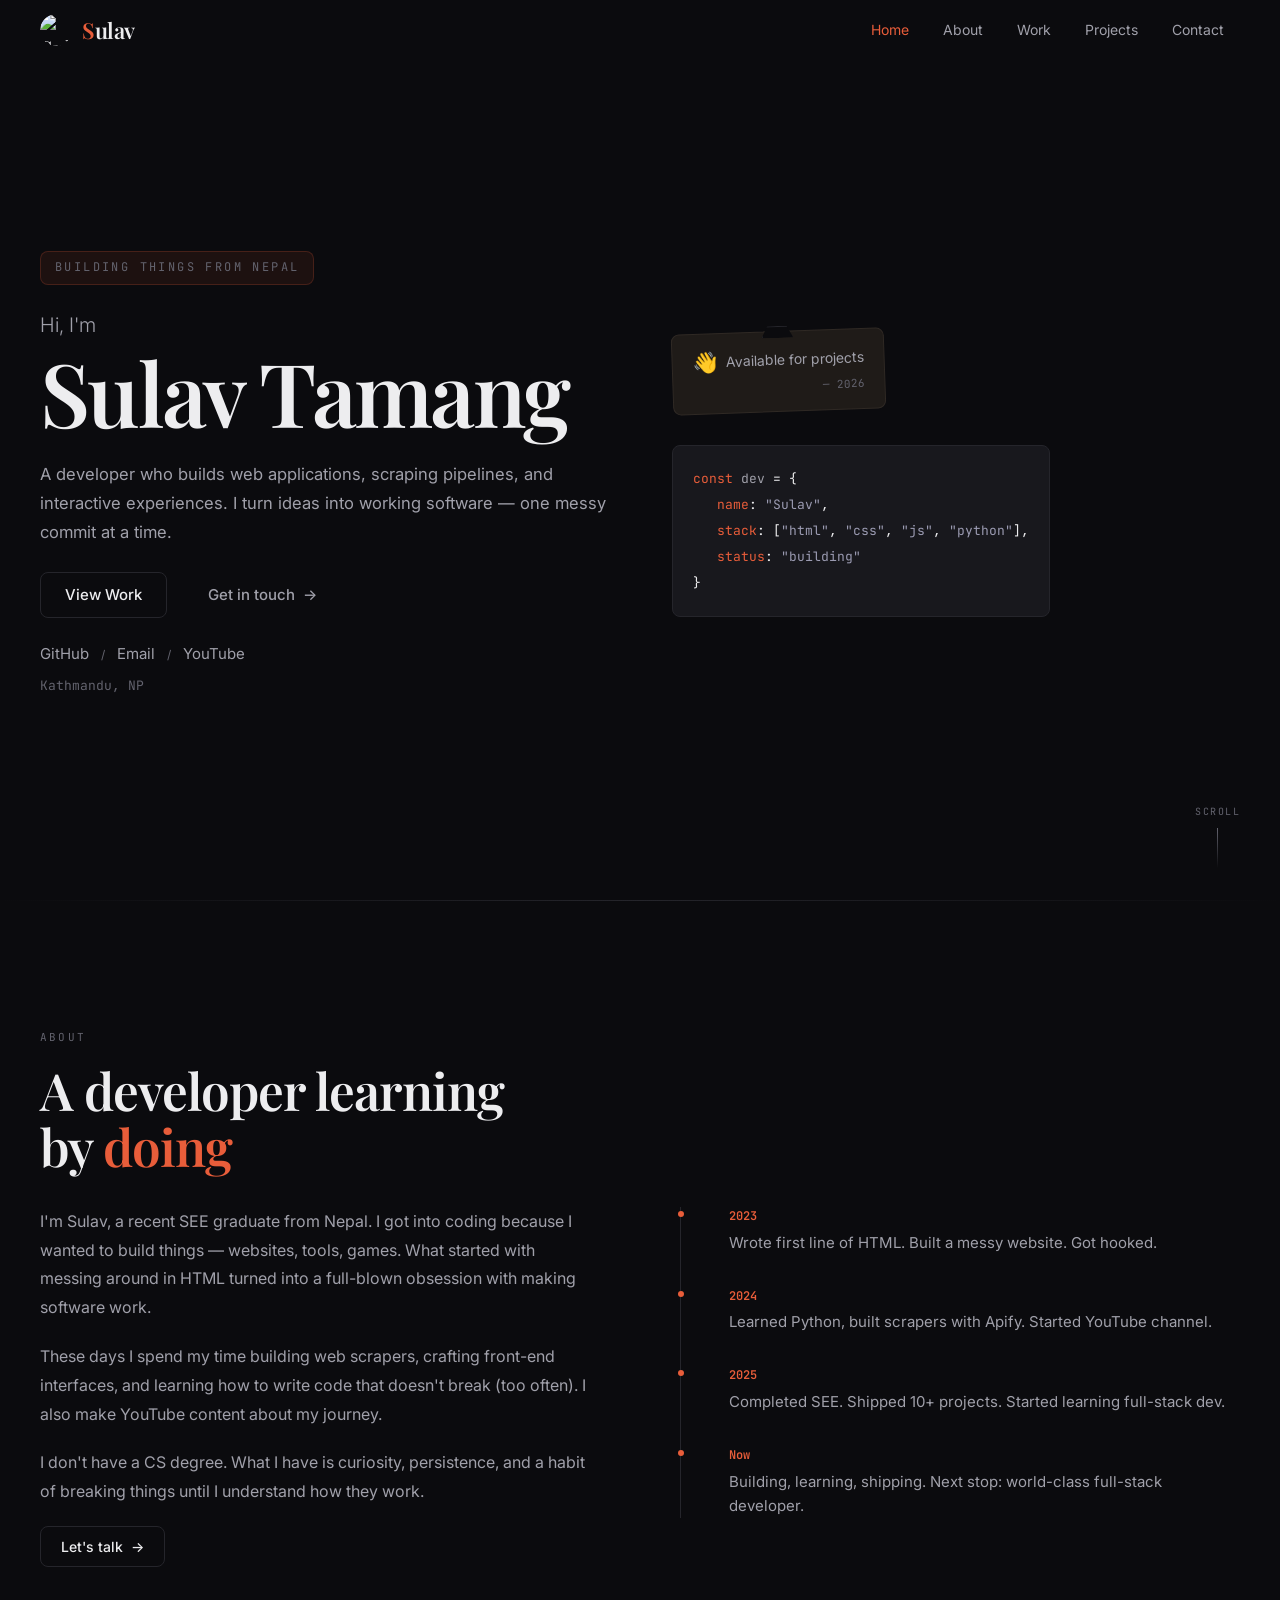
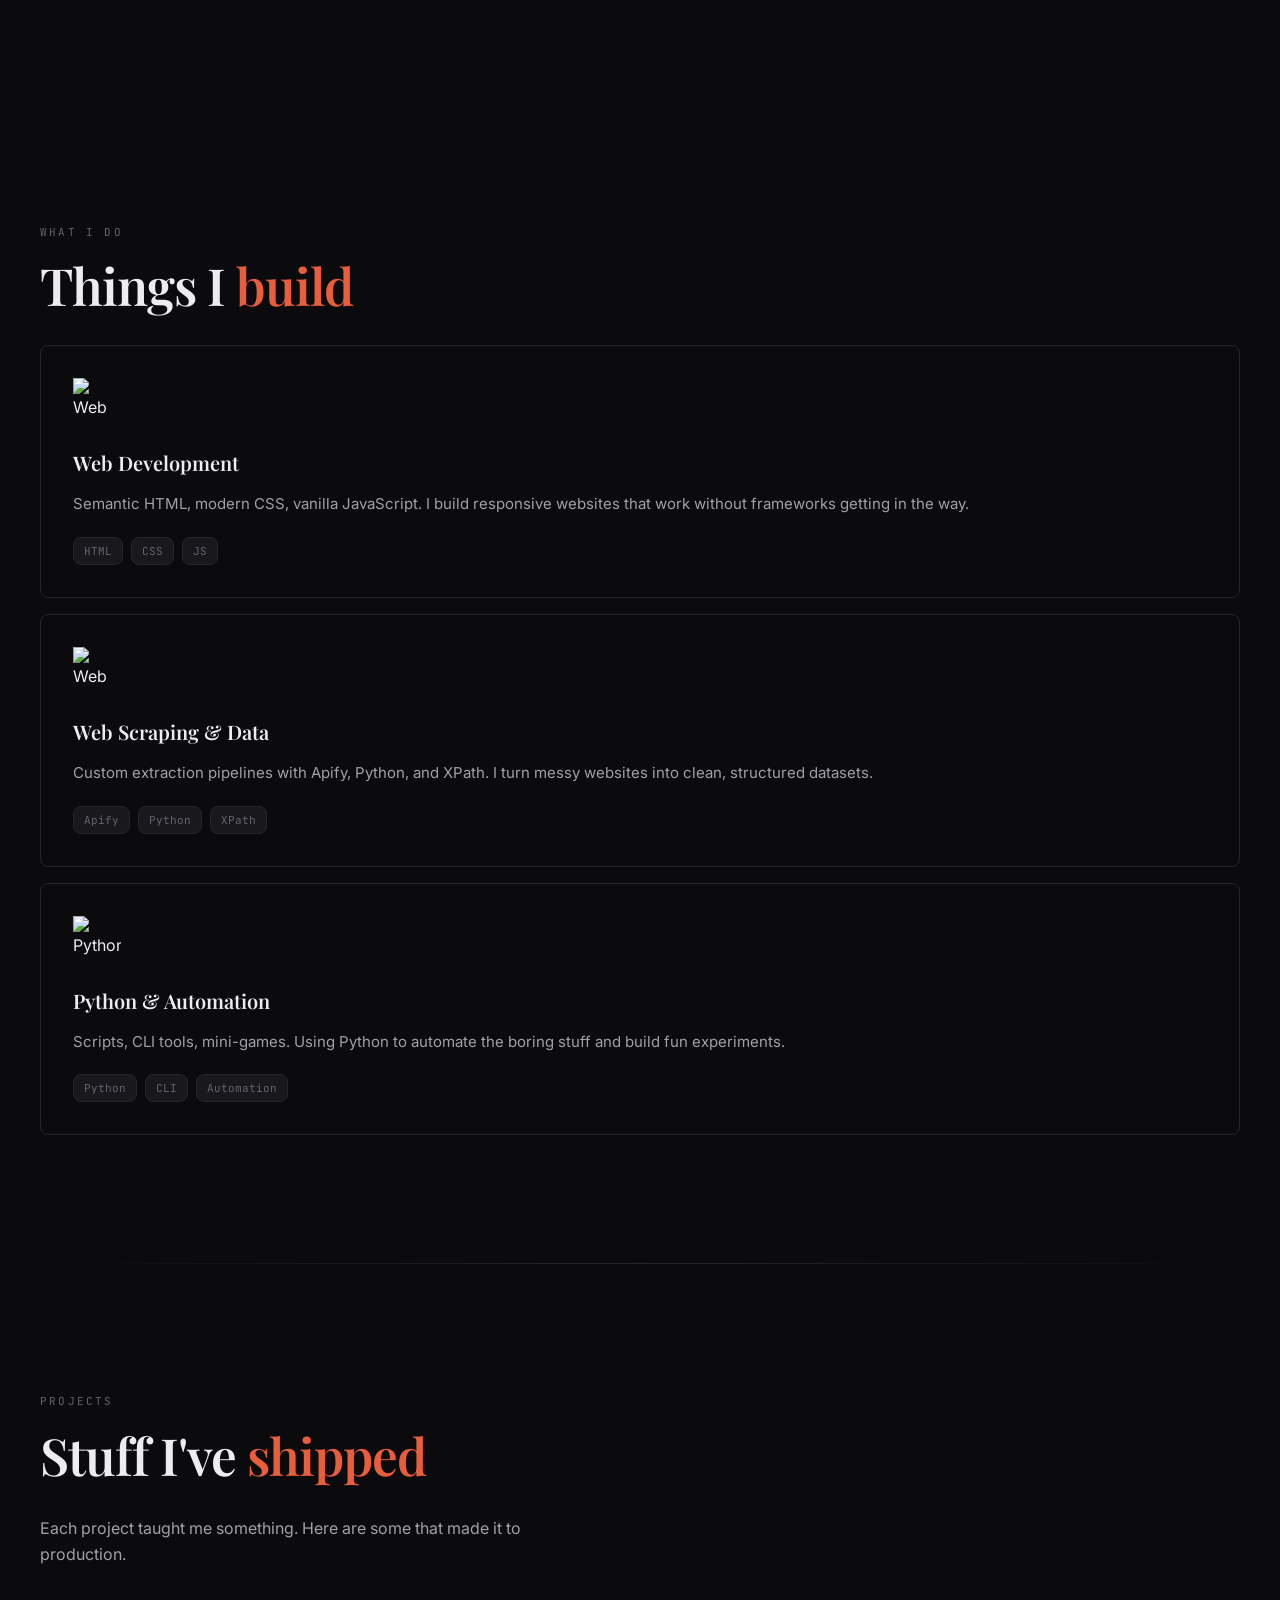
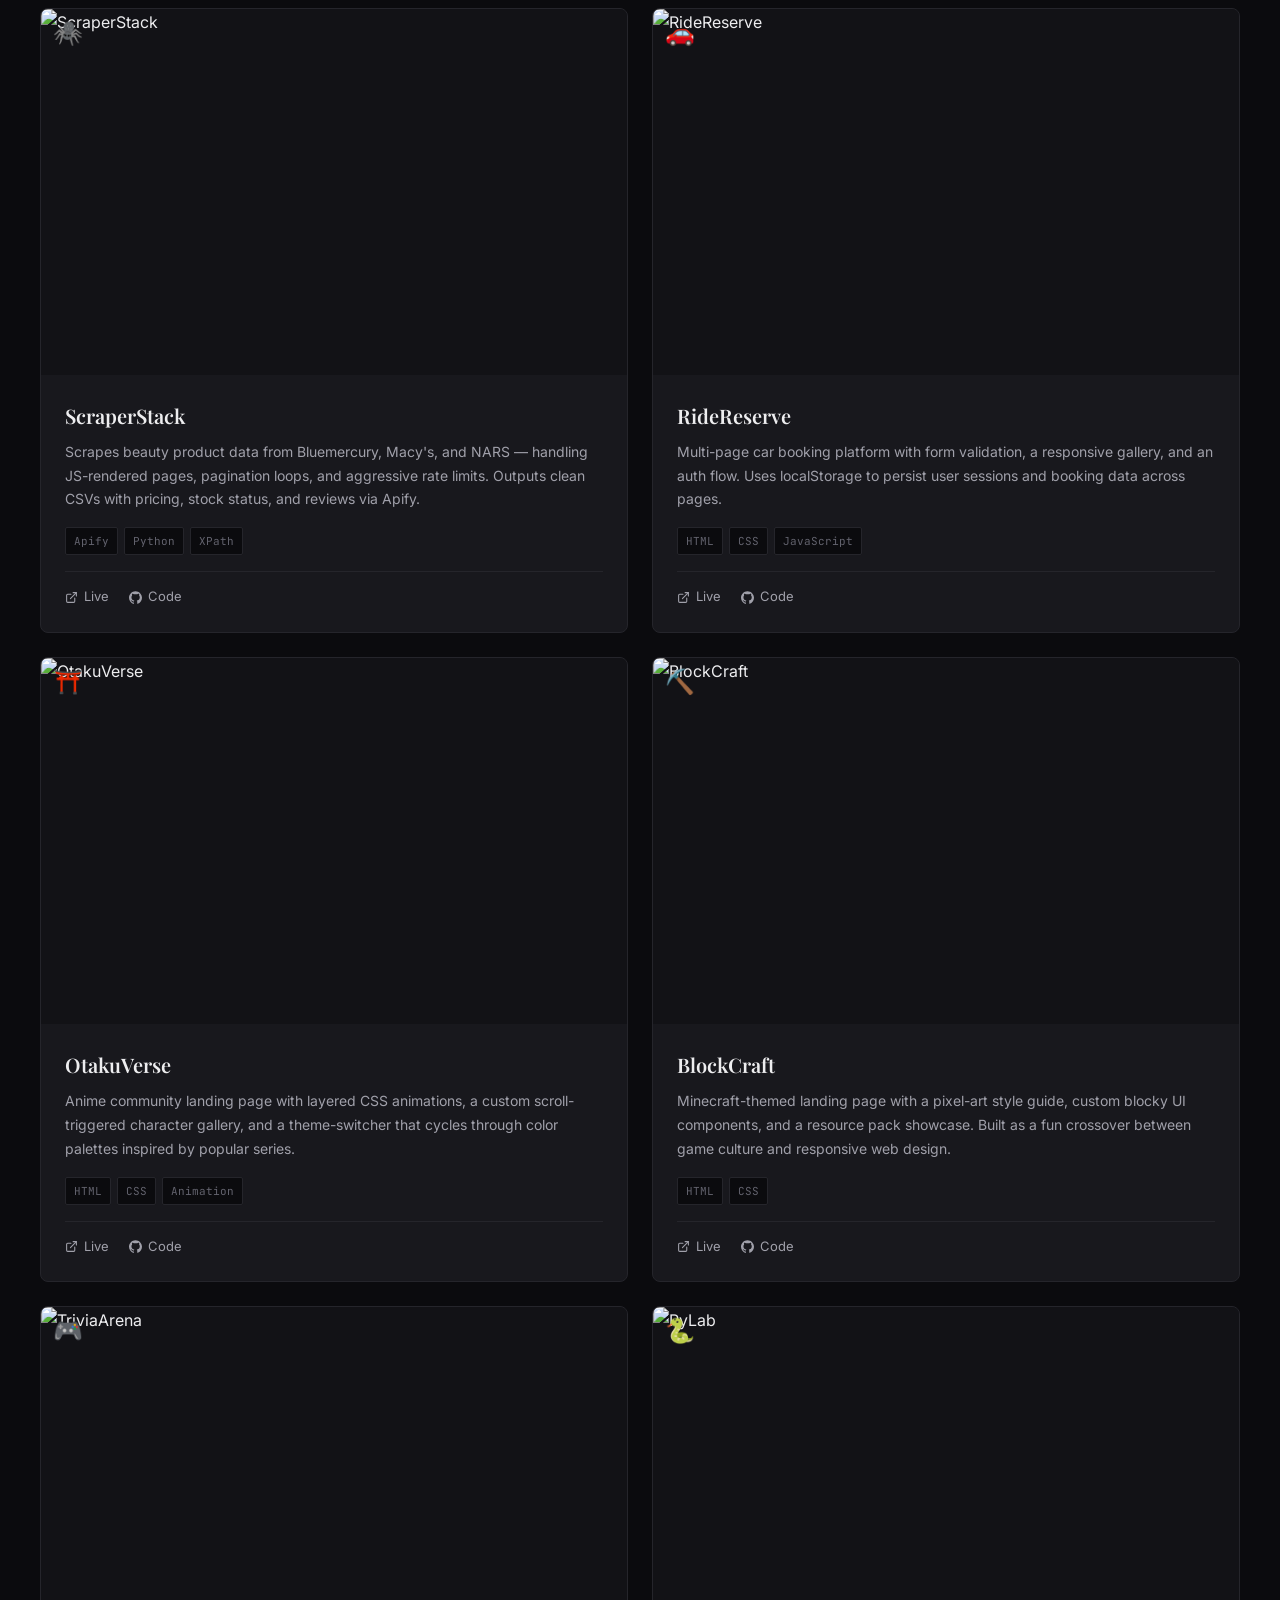
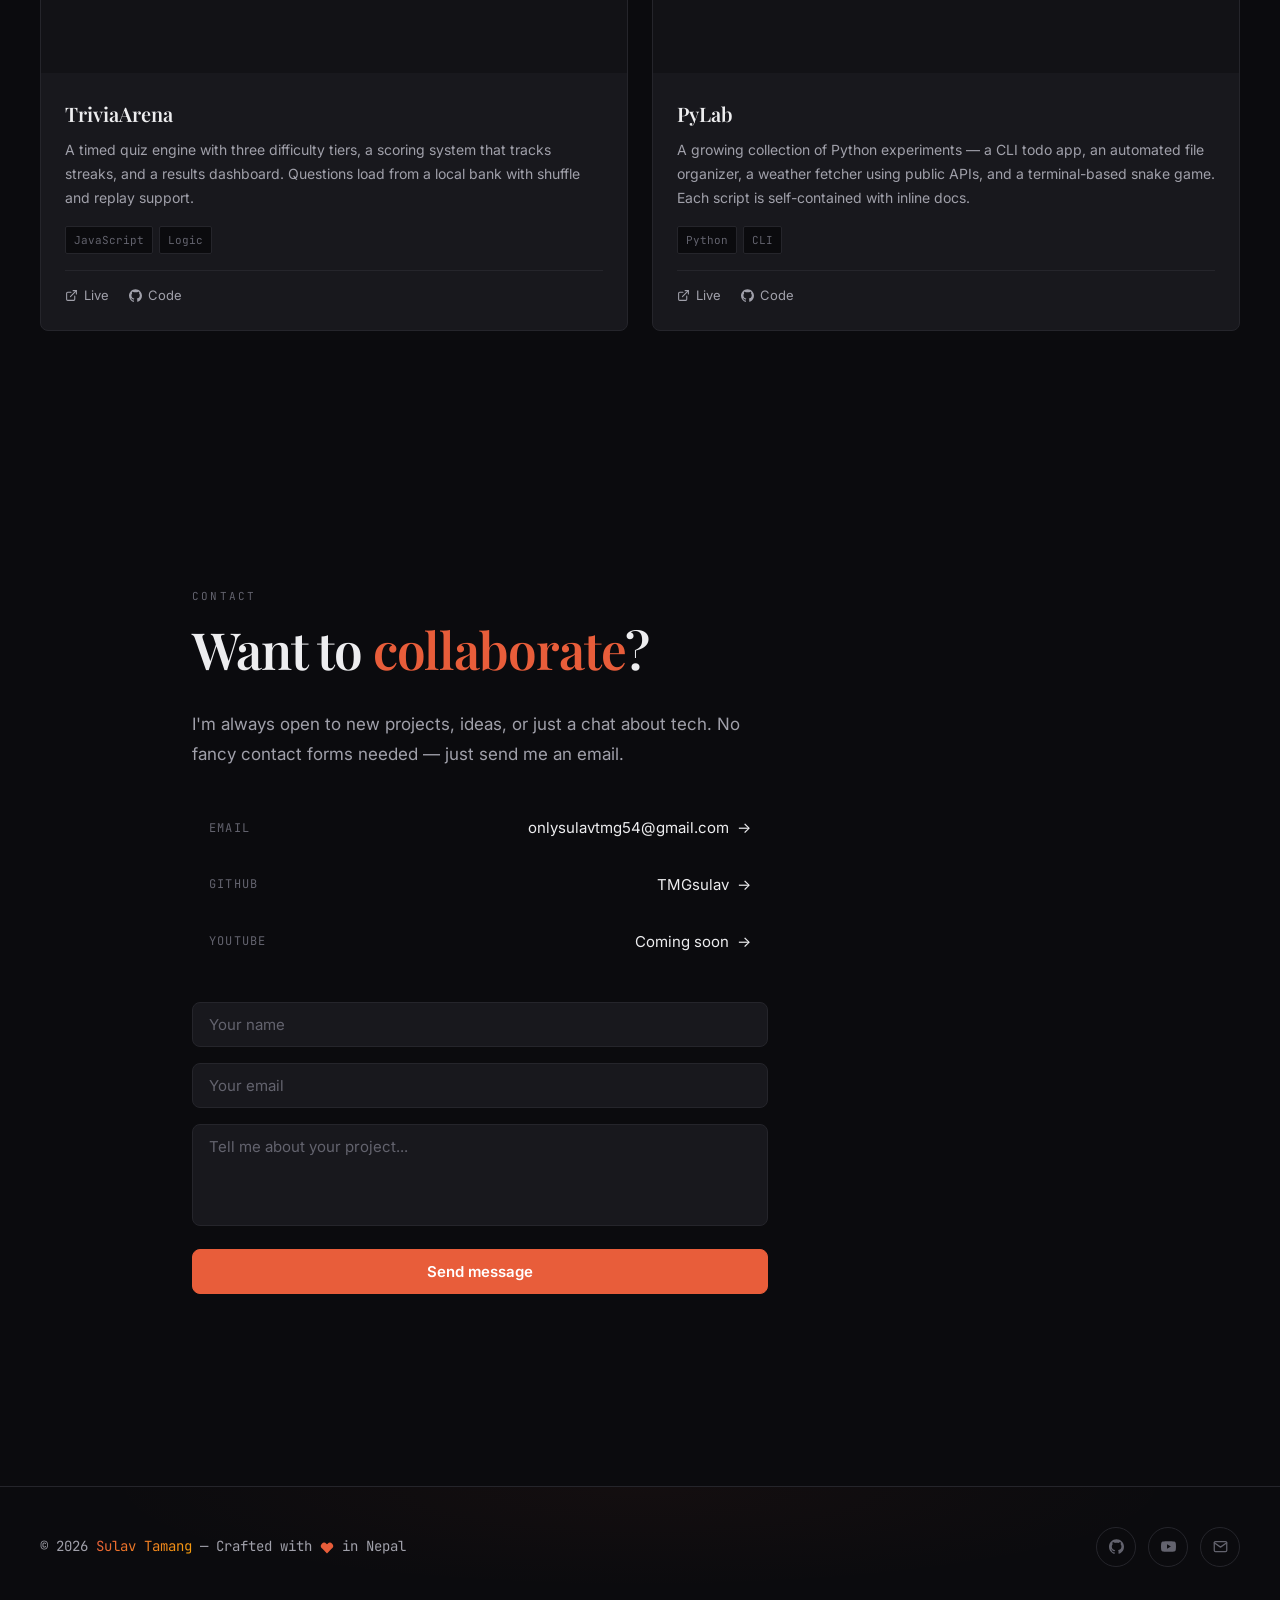
==== index.html @ aa1a7bbb "changes" ====
<!DOCTYPE html>
<html lang="en">
<head>
  <meta charset="UTF-8" />
  <meta name="viewport" content="width=device-width, initial-scale=1.0" />
  <title>Sulav Tamang · Developer from Nepal</title>
  <meta name="description" content="Portfolio of Sulav Tamang — a developer from Nepal building web apps, scrapers, games and creative tech projects." />

  <link rel="preconnect" href="https://fonts.googleapis.com" />
  <link rel="preconnect" href="https://fonts.gstatic.com" crossorigin />
  <link rel="stylesheet" href="https://fonts.googleapis.com/css2?family=Inter:wght@300;400;500;600;700&family=JetBrains+Mono:wght@400;500;600&family=Playfair+Display:ital,wght@0,400;0,500;0,600;0,700;1,400;1,500&display=swap" />

  <link rel="stylesheet" href="styles.css" />
</head>
<body>

  <nav id="navbar">
    <div class="nav-inner">
      <a href="#home" class="brand">
        <span class="brand-logo">
          <img src="assets/logo.jpg" alt="Sulav" class="brand-img" />
        </span>
        <span class="brand-text"><span class="brand-mark">S</span>ulav</span>
      </a>
      <ul class="nav-links">
        <li><a href="#home" data-target="home" class="active">Home</a></li>
        <li><a href="#about" data-target="about">About</a></li>
        <li><a href="#work" data-target="work">Work</a></li>
        <li><a href="#projects" data-target="projects">Projects</a></li>
        <li><a href="#contact" data-target="contact">Contact</a></li>
      </ul>
      <button id="menuBtn" class="menu-btn" aria-label="Menu">
        <svg viewBox="0 0 24 24" fill="none" stroke="currentColor" stroke-width="1.5"><line x1="3" y1="6" x2="21" y2="6"/><line x1="3" y1="12" x2="21" y2="12"/><line x1="3" y1="18" x2="21" y2="18"/></svg>
      </button>
    </div>
    <div id="mobileMenu" class="mobile-menu">
      <ul>
        <li><a href="#home">Home</a></li>
        <li><a href="#about">About</a></li>
        <li><a href="#work">Work</a></li>
        <li><a href="#projects">Projects</a></li>
        <li><a href="#contact">Contact</a></li>
      </ul>
    </div>
  </nav>

  <main>
    <section id="home" class="hero">
      <div class="hero-container">
        <div class="hero-text">
          <span class="hero-label">Building things from Nepal</span>
          <h1 class="hero-title">
            <span class="hero-greeting">Hi, I'm</span>
            <span class="hero-name">Sulav Tamang</span>
          </h1>
          <p class="hero-desc">
            A developer who builds web applications, scraping pipelines, and interactive experiences. I turn ideas into working software — one messy commit at a time.
          </p>
          <div class="hero-actions">
            <a href="#projects" class="btn">View Work</a>
            <a href="#contact" class="btn btn-ghost">Get in touch <span class="arrow">→</span></a>
          </div>
          <div class="hero-footer">
            <div class="hero-socials">
              <a href="https://github.com/TMGsulav" target="_blank" rel="noopener">GitHub</a>
              <span class="hero-sep">/</span>
              <a href="mailto:onlysulavtmg54@gmail.com">Email</a>
              <span class="hero-sep">/</span>
              <a href="https://youtube.com" target="_blank" rel="noopener">YouTube</a>
            </div>
            <div class="hero-loc">Kathmandu, NP</div>
          </div>
        </div>

        <div class="hero-visual">
          <div class="hero-note">
            <div class="hero-note-content">
              <span class="hero-note-emoji">👋</span>
              <span class="hero-note-text">Available for projects</span>
            </div>
            <div class="hero-note-foot">— 2026</div>
          </div>
          <div class="hero-code">
            <div class="hero-code-line"><span class="hl-k">const</span> <span class="hl-v">dev</span> = {</div>
            <div class="hero-code-line indent"><span class="hl-k">name</span>: <span class="hl-s">"Sulav"</span>,</div>
            <div class="hero-code-line indent"><span class="hl-k">stack</span>: [<span class="hl-s">"html"</span>, <span class="hl-s">"css"</span>, <span class="hl-s">"js"</span>, <span class="hl-s">"python"</span>],</div>
            <div class="hero-code-line indent"><span class="hl-k">status</span>: <span class="hl-s">"building"</span></div>
            <div class="hero-code-line">}</div>
          </div>
        </div>
      </div>

      <div class="scroll-hint">
        <span>scroll</span>
        <div class="scroll-line"></div>
      </div>
    </section>

    <section id="about" class="section about">
      <div class="section-bg-line"></div>
      <div class="container">
        <div class="section-header">
          <span class="section-label">About</span>
        </div>
        <h2 class="section-title">A developer learning <br/>by <span class="accent">doing</span></h2>

        <div class="about-grid">
          <div class="about-text">
            <p>
              I'm Sulav, a recent SEE graduate from Nepal. I got into coding 
              because I wanted to build things — websites, tools, games. 
              What started with messing around in HTML turned into a full-blown 
              obsession with making software work.
            </p>
            <p>
              These days I spend my time building web scrapers, crafting 
              front-end interfaces, and learning how to write code that doesn't 
              break (too often). I also make YouTube content about my journey.
            </p>
            <p>
              I don't have a CS degree. What I have is curiosity, persistence, 
              and a habit of breaking things until I understand how they work.
            </p>
            <a href="#contact" class="btn btn-sm">Let's talk <span class="arrow">→</span></a>
          </div>

          <div class="about-timeline">
            <div class="tl-item">
              <div class="tl-dot"></div>
              <div class="tl-content">
                <span class="tl-year">2023</span>
                <span class="tl-text">Wrote first line of HTML. Built a messy website. Got hooked.</span>
              </div>
            </div>
            <div class="tl-item">
              <div class="tl-dot"></div>
              <div class="tl-content">
                <span class="tl-year">2024</span>
                <span class="tl-text">Learned Python, built scrapers with Apify. Started YouTube channel.</span>
              </div>
            </div>
            <div class="tl-item">
              <div class="tl-dot"></div>
              <div class="tl-content">
                <span class="tl-year">2025</span>
                <span class="tl-text">Completed SEE. Shipped 10+ projects. Started learning full-stack dev.</span>
              </div>
            </div>
            <div class="tl-item">
              <div class="tl-dot"></div>
              <div class="tl-content">
                <span class="tl-year">Now</span>
                <span class="tl-text">Building, learning, shipping. Next stop: world-class full-stack developer.</span>
              </div>
            </div>
          </div>
        </div>
      </div>
    </section>

    <section id="work" class="section work">
      <div class="container">
        <div class="section-header">
          <span class="section-label">What I Do</span>
        </div>
        <h2 class="section-title">Things I <span class="accent">build</span></h2>

        <div class="work-grid">
          <div class="work-card">
            <div class="work-icon-wrap">
              <img src="assets/webdev.svg" alt="Web Development" class="work-icon-img" />
            </div>
            <h3 class="work-title">Web Development</h3>
            <p class="work-desc">Semantic HTML, modern CSS, vanilla JavaScript. I build responsive websites that work without frameworks getting in the way.</p>
            <div class="work-tech">
              <span>HTML</span>
              <span>CSS</span>
              <span>JS</span>
            </div>
          </div>
          <div class="work-card">
            <div class="work-icon-wrap">
              <img src="assets/scraping.svg" alt="Web Scraping" class="work-icon-img" />
            </div>
            <h3 class="work-title">Web Scraping & Data</h3>
            <p class="work-desc">Custom extraction pipelines with Apify, Python, and XPath. I turn messy websites into clean, structured datasets.</p>
            <div class="work-tech">
              <span>Apify</span>
              <span>Python</span>
              <span>XPath</span>
            </div>
          </div>
          <div class="work-card">
            <div class="work-icon-wrap">
              <img src="assets/pyscript.svg" alt="Python & Automation" class="work-icon-img" />
            </div>
            <h3 class="work-title">Python & Automation</h3>
            <p class="work-desc">Scripts, CLI tools, mini-games. Using Python to automate the boring stuff and build fun experiments.</p>
            <div class="work-tech">
              <span>Python</span>
              <span>CLI</span>
              <span>Automation</span>
            </div>
          </div>
        </div>
      </div>
    </section>

    <div class="section-divider"></div>

    <section id="projects" class="section projects">
      <div class="container">
        <div class="section-header">
          <span class="section-label">Projects</span>
        </div>
        <h2 class="section-title">Stuff I've <span class="accent">shipped</span></h2>
        <p class="section-desc">Each project taught me something. Here are some that made it to production.</p>

        <div class="projects-grid" id="projectsGrid"></div>
      </div>
    </section>

    <section id="contact" class="section contact">
      <div class="container tight">
        <div class="section-header">
          <span class="section-label">Contact</span>
        </div>
        <h2 class="section-title">Want to <span class="accent">collaborate</span>?</h2>

        <div class="contact-body">
          <p class="contact-desc">
            I'm always open to new projects, ideas, or just a chat about tech. 
            No fancy contact forms needed — just send me an email.
          </p>

          <div class="contact-links">
            <a href="mailto:onlysulavtmg54@gmail.com" class="contact-link">
              <span class="contact-link-label">Email</span>
              <span class="contact-link-value">onlysulavtmg54@gmail.com <span class="arrow">→</span></span>
            </a>
            <a href="https://github.com/TMGsulav" target="_blank" rel="noopener" class="contact-link">
              <span class="contact-link-label">GitHub</span>
              <span class="contact-link-value">TMGsulav <span class="arrow">→</span></span>
            </a>
            <a href="https://youtube.com" target="_blank" rel="noopener" class="contact-link">
              <span class="contact-link-label">YouTube</span>
              <span class="contact-link-value">Coming soon <span class="arrow">→</span></span>
            </a>
          </div>

          <form id="contactForm" class="contact-form" action="https://formsubmit.co/onlysulavtmg54@gmail.com" method="POST">
            <input type="hidden" name="_subject" value="Portfolio message" />
            <input type="hidden" name="_captcha" value="false" />
            <input type="hidden" name="_template" value="table" />
            <div class="form-group">
              <input id="formName" name="name" type="text" required placeholder="Your name" />
            </div>
            <div class="form-group">
              <input id="formEmail" name="email" type="email" required placeholder="Your email" />
            </div>
            <div class="form-group">
              <textarea id="formMessage" name="message" rows="4" required placeholder="Tell me about your project..."></textarea>
            </div>
            <button type="submit" id="submitBtn" class="btn submit-btn">
              <span id="btnText">Send message</span>
            </button>
          </form>
        </div>
      </div>
    </section>
  </main>

  <footer class="footer">
    <div class="footer-bg"></div>
    <div class="footer-inner">
      <div class="footer-text">
        &copy; <span id="year"></span> <span class="gradient-text">Sulav Tamang</span> &mdash; Crafted with
        <svg class="footer-heart" viewBox="0 0 24 24" fill="currentColor"><path d="M20.84 4.61a5.5 5.5 0 0 0-7.78 0L12 5.67l-1.06-1.06a5.5 5.5 0 0 0-7.78 7.78l1.06 1.06L12 21.23l7.78-7.78 1.06-1.06a5.5 5.5 0 0 0 0-7.78z"/></svg>
        in Nepal
      </div>
      <div class="footer-links">
        <a href="https://github.com/TMGsulav" target="_blank" rel="noopener" aria-label="GitHub">
          <svg viewBox="0 0 24 24" fill="currentColor"><path d="M12 .3C5.4.3 0 5.7 0 12.4c0 5.3 3.4 9.8 8.2 11.4.6.1.8-.3.8-.6v-2.1c-3.3.7-4-1.6-4-1.6-.6-1.4-1.4-1.8-1.4-1.8-1.1-.8.1-.8.1-.8 1.2.1 1.9 1.3 1.9 1.3 1.1 1.9 2.9 1.4 3.6 1 .1-.8.4-1.4.8-1.7-2.7-.3-5.5-1.3-5.5-6 0-1.3.5-2.4 1.3-3.2-.1-.3-.6-1.6.1-3.3 0 0 1-.3 3.3 1.2 1-.3 2-.4 3-.4s2 .1 3 .4c2.3-1.6 3.3-1.2 3.3-1.2.7 1.7.2 3 .1 3.3.8.9 1.3 2 1.3 3.2 0 4.7-2.8 5.7-5.5 6 .4.4.8 1.1.8 2.2v3.3c0 .3.2.7.8.6C20.6 22.2 24 17.7 24 12.4 24 5.7 18.6.3 12 .3z"/></svg>
        </a>
        <a href="https://youtube.com" target="_blank" rel="noopener" aria-label="YouTube">
          <svg viewBox="0 0 24 24" fill="currentColor"><path d="M23.5 6.2a3 3 0 0 0-2.1-2.1C19.5 3.5 12 3.5 12 3.5s-7.5 0-9.4.6A3 3 0 0 0 .5 6.2C0 8.1 0 12 0 12s0 3.9.5 5.8a3 3 0 0 0 2.1 2.1c1.9.6 9.4.6 9.4.6s7.5 0 9.4-.6a3 3 0 0 0 2.1-2.1C24 15.9 24 12 24 12s0-3.9-.5-5.8zM9.6 15.6V8.4L15.8 12l-6.2 3.6z"/></svg>
        </a>
        <a href="mailto:onlysulavtmg54@gmail.com" aria-label="Email">
          <svg viewBox="0 0 24 24" fill="none" stroke="currentColor" stroke-width="2" stroke-linecap="round" stroke-linejoin="round"><path d="M4 4h16c1.1 0 2 .9 2 2v12c0 1.1-.9 2-2 2H4c-1.1 0-2-.9-2-2V6c0-1.1.9-2 2-2z"/><polyline points="22,6 12,13 2,6"/></svg>
        </a>
      </div>
    </div>
  </footer>

  <script src="script.js"></script>
</body>
</html>
---- styles.css ----
:root {
  --bg: #0b0b0e;
  --bg-alt: #121216;
  --surface: #18181d;
  --border: #25252b;
  --fg: #ededef;
  --fg-secondary: #a0a0aa;
  --muted: #63636e;

  --accent: #e85d3a;
  --accent-dim: rgba(232, 93, 58, 0.08);
  --accent-border: rgba(232, 93, 58, 0.2);

  --radius: 0.5rem;
  --ease: cubic-bezier(0.22, 1, 0.36, 1);

  --font-display: 'Playfair Display', Georgia, serif;
  --font-body: 'Inter', system-ui, sans-serif;
  --font-mono: 'JetBrains Mono', ui-monospace, monospace;
}

*, *::before, *::after { margin: 0; padding: 0; box-sizing: border-box; }

::selection { background: var(--accent); color: white; }

::-webkit-scrollbar { width: 4px; }
::-webkit-scrollbar-track { background: var(--bg); }
::-webkit-scrollbar-thumb { background: var(--muted); border-radius: 4px; }

html { scroll-behavior: smooth; }

body {
  font-family: var(--font-body);
  background: var(--bg);
  color: var(--fg);
  line-height: 1.65;
  -webkit-font-smoothing: antialiased;
}

a { color: inherit; text-decoration: none; }
button { font-family: inherit; cursor: pointer; border: none; background: none; color: inherit; }
svg { width: 1em; height: 1em; flex-shrink: 0; }
img { max-width: 100%; display: block; }

/* ===== ACCENT ===== */
.accent { color: var(--accent); }

/* ===== UTILITY ===== */
.gradient-text {
  background: linear-gradient(135deg, var(--accent), #f59e0b);
  -webkit-background-clip: text;
  background-clip: text;
  color: transparent;
}
.arrow { display: inline-block; transition: transform 0.3s var(--ease); }
a:hover .arrow { transform: translateX(4px); }

/* ===== ANIMATIONS ===== */
@keyframes fadeIn {
  from { opacity: 0; }
  to { opacity: 1; }
}
@keyframes slideUp {
  from { opacity: 0; transform: translateY(20px); }
  to { opacity: 1; transform: translateY(0); }
}
@keyframes slideLeft {
  from { opacity: 0; transform: translateX(30px); }
  to { opacity: 1; transform: translateX(0); }
}
@keyframes scaleIn {
  from { opacity: 0; transform: scale(0.95); }
  to { opacity: 1; transform: scale(1); }
}
@keyframes scrollLineAnim {
  0% { transform: scaleY(0); transform-origin: top; }
  50% { transform: scaleY(1); transform-origin: top; }
  50.01% { transform: scaleY(1); transform-origin: bottom; }
  100% { transform: scaleY(0); transform-origin: bottom; }
}
@keyframes pulseDot {
  0%, 100% { opacity: 1; }
  50% { opacity: 0.4; }
}

.reveal {
  opacity: 0;
  animation: slideUp 0.7s var(--ease) forwards;
  animation-delay: var(--delay, 0s);
}

.reveal-l {
  opacity: 0;
  animation: slideLeft 0.7s var(--ease) forwards;
  animation-delay: var(--delay, 0s);
}

.obs {
  opacity: 0;
  transform: translateY(16px);
  transition: opacity 0.7s var(--ease), transform 0.7s var(--ease);
}
.obs.vis {
  opacity: 1;
  transform: translateY(0);
}

/* ===== NAV ===== */
#navbar {
  position: fixed;
  top: 0; left: 0; right: 0;
  z-index: 100;
  transition: background 0.4s var(--ease), border-color 0.4s;
}
#navbar.scrolled {
  background: rgba(11, 11, 14, 0.92);
  border-bottom: 1px solid var(--border);
}

.nav-inner {
  max-width: 80rem;
  margin: 0 auto;
  height: 3.75rem;
  padding: 0 1.5rem;
  display: flex;
  align-items: center;
  justify-content: space-between;
}
@media (min-width: 1024px) { .nav-inner { padding: 0 2.5rem; } }

.brand {
  display: flex;
  align-items: center;
  gap: 0.625rem;
  font-family: var(--font-display);
  font-size: 1.375rem;
  font-weight: 600;
  letter-spacing: -0.02em;
}
.brand-logo {
  height: 2rem; width: 2rem;
  border-radius: 50%;
  overflow: hidden;
  display: flex; align-items: center; justify-content: center;
  transition: transform 0.3s var(--ease);
}
.brand:hover .brand-logo { transform: scale(1.1); }
.brand-img {
  width: 100%;
  height: 100%;
  object-fit: cover;
  border-radius: 50%;
}
.brand-mark {
  color: var(--accent);
}
.brand-text {
  font-weight: 600;
  line-height: 1;
}

.nav-links {
  display: none;
  list-style: none;
  gap: 0.125rem;
}
@media (min-width: 768px) { .nav-links { display: flex; } }

.nav-links a {
  display: block;
  padding: 0.5rem 1rem;
  font-size: 0.875rem;
  font-weight: 400;
  color: var(--fg-secondary);
  transition: color 0.3s;
  position: relative;
}
.nav-links a:hover { color: var(--fg); }
.nav-links a.active {
  color: var(--accent);
}

.menu-btn {
  display: flex;
  padding: 0.5rem;
  font-size: 1.25rem;
  color: var(--fg);
  border: 1px solid var(--border);
  border-radius: var(--radius);
}
@media (min-width: 768px) { .menu-btn { display: none; } }

.mobile-menu {
  display: none;
  background: var(--bg-alt);
  border-top: 1px solid var(--border);
  animation: slideUp 0.25s var(--ease);
}
.mobile-menu.open { display: block; }
.mobile-menu ul { list-style: none; padding: 0.5rem 1.5rem 1rem; }
.mobile-menu a {
  display: block;
  padding: 0.75rem 1rem;
  border-radius: var(--radius);
  color: var(--fg-secondary);
  font-size: 0.9375rem;
  border-bottom: 1px solid var(--border);
}
.mobile-menu a:hover { color: var(--fg); }

/* ===== HERO ===== */
.hero {
  position: relative;
  min-height: 100vh;
  display: flex;
  align-items: center;
  padding: 5.5rem 1.5rem 3rem;
  overflow: hidden;
}
@media (min-width: 1024px) { .hero { padding: 6rem 2.5rem 3rem; } }

.hero-container {
  position: relative;
  z-index: 2;
  max-width: 80rem;
  margin: 0 auto;
  width: 100%;
  display: grid;
  gap: 2.5rem;
  align-items: center;
}
@media (min-width: 1024px) {
  .hero-container { grid-template-columns: 1fr 1fr; gap: 4rem; }
}

.hero-text {
  display: flex;
  flex-direction: column;
  gap: 1.5rem;
  max-width: 42rem;
}

.hero-label {
  font-family: var(--font-mono);
  font-size: 0.75rem;
  color: var(--muted);
  text-transform: uppercase;
  letter-spacing: 0.2em;
  background: var(--accent-dim);
  padding: 0.375rem 0.875rem;
  border: 1px solid var(--accent-border);
  border-radius: var(--radius);
  display: inline-block;
  width: fit-content;
}

.hero-title {
  display: flex;
  flex-direction: column;
  gap: 0.375rem;
}

.hero-greeting {
  font-family: var(--font-body);
  font-size: clamp(1rem, 2vw, 1.25rem);
  font-weight: 300;
  color: var(--fg-secondary);
}

.hero-name {
  font-family: var(--font-display);
  font-size: clamp(3rem, 8vw, 5.5rem);
  font-weight: 600;
  line-height: 1;
  letter-spacing: -0.03em;
  color: var(--fg);
}

.hero-desc {
  font-size: clamp(0.9375rem, 1.3vw, 1.125rem);
  color: var(--fg-secondary);
  max-width: 36rem;
  line-height: 1.75;
}

.hero-actions {
  display: flex;
  flex-wrap: wrap;
  gap: 1rem;
}

.btn {
  display: inline-flex;
  align-items: center;
  gap: 0.5rem;
  padding: 0.625rem 1.5rem;
  font-size: 0.9375rem;
  font-weight: 500;
  border-radius: var(--radius);
  transition: all 0.3s var(--ease);
  border: 1px solid var(--border);
  color: var(--fg);
}
.btn:hover {
  border-color: var(--accent);
  color: var(--accent);
}
.btn.btn-ghost {
  background: transparent;
  border-color: transparent;
  color: var(--fg-secondary);
}
.btn.btn-ghost:hover {
  color: var(--fg);
  border-color: transparent;
}
.btn-sm {
  padding: 0.5rem 1.25rem;
  font-size: 0.875rem;
}

.hero-footer {
  display: flex;
  flex-direction: column;
  gap: 0.5rem;
}

.hero-socials {
  display: flex;
  align-items: center;
  gap: 0.75rem;
  flex-wrap: wrap;
  font-size: 0.9375rem;
}
.hero-socials a {
  color: var(--fg-secondary);
  transition: color 0.3s;
}
.hero-socials a:hover { color: var(--accent); }
.hero-sep { color: var(--muted); font-size: 0.75rem; }

.hero-loc {
  font-size: 0.8125rem;
  color: var(--muted);
  font-family: var(--font-mono);
}

/* Hero Visual */
.hero-visual {
  display: flex;
  flex-direction: column;
  gap: 2rem;
  align-items: flex-start;
}
@media (max-width: 1023px) { .hero-visual { display: none; } }

.hero-note {
  background: #1f1b18;
  border: 1px solid #2f2924;
  border-radius: var(--radius);
  padding: 1rem 1.25rem;
  transform: rotate(-2deg);
  transition: transform 0.4s var(--ease);
  position: relative;
}
.hero-note:hover { transform: rotate(0deg); }
.hero-note::before {
  content: '';
  position: absolute;
  top: -0.375rem;
  left: 50%;
  transform: translateX(-50%);
  width: 2rem;
  height: 0.75rem;
  background: var(--bg);
  clip-path: polygon(20% 0%, 80% 0%, 100% 100%, 0% 100%);
  border: 1px solid var(--border);
  border-bottom: none;
}
.hero-note-content {
  display: flex;
  align-items: center;
  gap: 0.5rem;
}
.hero-note-emoji { font-size: 1.25rem; line-height: 1; }
.hero-note-text {
  font-size: 0.875rem;
  color: var(--fg-secondary);
}
.hero-note-foot {
  font-size: 0.6875rem;
  color: var(--muted);
  margin-top: 0.375rem;
  font-family: var(--font-mono);
  text-align: right;
}

.hero-code {
  background: var(--surface);
  border: 1px solid var(--border);
  border-radius: var(--radius);
  padding: 1.25rem;
  font-family: var(--font-mono);
  font-size: 0.8125rem;
  line-height: 2;
  min-width: 18rem;
}
.hero-code-line { white-space: nowrap; }
.hero-code-line.indent { padding-left: 1.5rem; }
.hl-k { color: #e85d3a; }
.hl-v { color: #a0a0aa; }
.hl-s { color: #9b9bb2; }

/* Scroll hint */
.scroll-hint {
  position: absolute;
  bottom: 2rem;
  right: 2.5rem;
  display: none;
  flex-direction: column;
  align-items: center;
  gap: 0.5rem;
  color: var(--muted);
  font-family: var(--font-mono);
  font-size: 0.625rem;
  text-transform: uppercase;
  letter-spacing: 0.15em;
}
@media (min-width: 768px) { .scroll-hint { display: flex; } }
.scroll-line {
  width: 1px;
  height: 40px;
  background: linear-gradient(to bottom, var(--muted), transparent);
  animation: scrollLineAnim 2.5s var(--ease) infinite;
}

/* ===== SECTIONS ===== */
.section {
  position: relative;
  padding: 6rem 1.5rem;
}
@media (min-width: 1024px) { .section { padding: 8rem 2.5rem; } }

.container {
  max-width: 80rem;
  margin: 0 auto;
  position: relative;
  z-index: 1;
}
.container.tight { max-width: 56rem; }

.section-bg-line {
  position: absolute;
  left: 0; right: 0; top: 0;
  height: 1px;
  background: linear-gradient(to right, transparent, var(--border), transparent);
}

.section-header {
  display: flex;
  align-items: center;
  gap: 1rem;
  margin-bottom: 1rem;
}
.section-number {
  font-family: var(--font-mono);
  font-size: 0.75rem;
  color: var(--accent);
  font-weight: 600;
}
.section-label {
  font-family: var(--font-mono);
  font-size: 0.6875rem;
  color: var(--muted);
  text-transform: uppercase;
  letter-spacing: 0.2em;
}

.section-title {
  font-family: var(--font-display);
  font-size: clamp(2rem, 4vw, 3.25rem);
  font-weight: 600;
  line-height: 1.1;
  letter-spacing: -0.02em;
  margin-bottom: 2rem;
}

.section-desc {
  color: var(--fg-secondary);
  font-size: 1rem;
  max-width: 32rem;
  margin-bottom: 2.5rem;
}

.section-divider {
  height: 1px;
  background: linear-gradient(to right, transparent, var(--border), transparent);
  margin: 0 1.5rem;
}
@media (min-width: 1024px) { .section-divider { margin: 0 2.5rem; } }

/* ===== ABOUT ===== */
.about-grid {
  display: grid;
  gap: 3rem;
  align-items: start;
}
@media (min-width: 1024px) { .about-grid { grid-template-columns: 1fr 1fr; gap: 5rem; } }

.about-text p {
  font-size: 1rem;
  color: var(--fg-secondary);
  margin-bottom: 1.25rem;
  line-height: 1.8;
}

.about-timeline {
  position: relative;
  padding-left: 1.5rem;
  border-left: 1px solid var(--border);
}

.tl-item {
  position: relative;
  padding-bottom: 2rem;
  padding-left: 1.5rem;
}
.tl-item:last-child { padding-bottom: 0; }

.tl-dot {
  position: absolute;
  left: calc(-1.5rem - 3px);
  top: 0.25rem;
  width: 6px;
  height: 6px;
  border-radius: 50%;
  background: var(--accent);
  animation: pulseDot 2s var(--ease) infinite;
}

.tl-content {
  display: flex;
  flex-direction: column;
  gap: 0.25rem;
}

.tl-year {
  font-family: var(--font-mono);
  font-size: 0.75rem;
  color: var(--accent);
  font-weight: 600;
}

.tl-text {
  font-size: 0.9375rem;
  color: var(--fg-secondary);
  line-height: 1.6;
}

/* ===== WORK ===== */
.work-grid {
  display: grid;
  gap: 1rem;
}

.work-card {
  padding: 2rem;
  border: 1px solid var(--border);
  border-radius: var(--radius);
  transition: all 0.4s var(--ease);
  position: relative;
}

.work-card:hover {
  border-color: var(--accent-border);
  background: var(--accent-dim);
}

.work-icon-wrap {
  width: 3rem; height: 3rem;
  margin-bottom: 1.25rem;
  display: flex;
  align-items: center;
  justify-content: center;
}

.work-icon-img {
  width: 100%;
  height: 100%;
  object-fit: contain;
}

.work-title {
  font-family: var(--font-display);
  font-size: 1.25rem;
  font-weight: 600;
  margin-bottom: 0.75rem;
}

.work-desc {
  font-size: 0.9375rem;
  color: var(--fg-secondary);
  line-height: 1.7;
  margin-bottom: 1.25rem;
}

.work-tech {
  display: flex;
  flex-wrap: wrap;
  gap: 0.5rem;
}
.work-tech span {
  font-family: var(--font-mono);
  font-size: 0.6875rem;
  padding: 0.25rem 0.625rem;
  border-radius: var(--radius);
  background: var(--surface);
  color: var(--muted);
  border: 1px solid var(--border);
}

/* ===== PROJECTS ===== */
.projects-grid {
  display: grid;
  gap: 1.5rem;
}

.project-card {
  display: grid;
  gap: 0;
  border: 1px solid var(--border);
  border-radius: var(--radius);
  overflow: hidden;
  transition: all 0.4s var(--ease);
  background: var(--surface);
}

.project-card:hover {
  border-color: var(--accent-border);
}

.project-visual {
  position: relative;
  aspect-ratio: 16 / 10;
  overflow: hidden;
  background: var(--bg-alt);
}

.project-img {
  width: 100%;
  height: 100%;
  object-fit: cover;
  transition: transform 0.7s var(--ease);
}
.project-card:hover .project-img { transform: scale(1.03); }

.project-emoji {
  position: absolute;
  top: 0.75rem;
  left: 0.75rem;
  font-size: 1.5rem;
  line-height: 1;
}

.project-body {
  padding: 1.5rem;
  display: flex;
  flex-direction: column;
}

.project-title {
  font-family: var(--font-display);
  font-size: 1.25rem;
  font-weight: 600;
  margin-bottom: 0.5rem;
}

.project-desc {
  font-size: 0.875rem;
  color: var(--fg-secondary);
  line-height: 1.7;
  flex: 1;
}

.project-meta {
  margin-top: 1rem;
  display: flex;
  flex-wrap: wrap;
  gap: 0.375rem;
}

.project-tag {
  font-family: var(--font-mono);
  font-size: 0.6875rem;
  padding: 0.25rem 0.5rem;
  border-radius: 2px;
  background: var(--bg);
  color: var(--muted);
  border: 1px solid var(--border);
}

.project-links {
  margin-top: 1rem;
  padding-top: 0.875rem;
  border-top: 1px solid var(--border);
  display: flex;
  gap: 1.25rem;
}

.project-link {
  font-size: 0.8125rem;
  color: var(--fg-secondary);
  display: inline-flex;
  align-items: center;
  gap: 0.375rem;
  transition: color 0.3s;
}
.project-link:hover { color: var(--accent); }
.project-link svg { font-size: 0.8125rem; }

.project-wide {
  grid-column: span 1;
}

@media (min-width: 768px) {
  .projects-grid {
    grid-template-columns: 1fr 1fr;
  }
}

/* ===== CONTACT ===== */
.contact-body {
  display: flex;
  flex-direction: column;
  gap: 2rem;
  max-width: 36rem;
}

.contact-desc {
  font-size: 1.0625rem;
  color: var(--fg-secondary);
  line-height: 1.75;
}

.contact-links {
  display: flex;
  flex-direction: column;
  gap: 0.125rem;
}

.contact-link {
  display: flex;
  align-items: center;
  justify-content: space-between;
  padding: 0.875rem 1rem;
  border-radius: var(--radius);
  border: 1px solid transparent;
  transition: all 0.3s var(--ease);
}
.contact-link:hover {
  border-color: var(--accent-border);
  background: var(--accent-dim);
}
.contact-link-label {
  font-family: var(--font-mono);
  font-size: 0.75rem;
  color: var(--muted);
  text-transform: uppercase;
  letter-spacing: 0.1em;
}
.contact-link-value {
  font-size: 0.9375rem;
  color: var(--fg);
  display: inline-flex;
  align-items: center;
  gap: 0.5rem;
}

.contact-form {
  display: flex;
  flex-direction: column;
  gap: 1rem;
}

.form-group input,
.form-group textarea {
  width: 100%;
  background: var(--surface);
  border: 1px solid var(--border);
  border-radius: var(--radius);
  padding: 0.75rem 1rem;
  color: var(--fg);
  font-family: inherit;
  font-size: 0.9375rem;
  transition: border-color 0.3s;
  resize: none;
}
.form-group input::placeholder,
.form-group textarea::placeholder { color: var(--muted); }
.form-group input:focus,
.form-group textarea:focus {
  outline: none;
  border-color: var(--accent);
  background: var(--bg);
}

.submit-btn {
  justify-content: center;
  padding: 0.75rem 1.5rem;
  background: var(--accent);
  color: white;
  border-color: var(--accent);
  font-weight: 600;
}
.submit-btn:hover {
  background: transparent;
  color: var(--accent);
  border-color: var(--accent);
}

/* ===== FOOTER ===== */
.footer {
  border-top: 1px solid var(--border);
  margin-top: 4rem;
  overflow: hidden;
  position: relative;
}
.footer-bg {
  position: absolute;
  inset: 0;
  background: radial-gradient(ellipse at 50% 0%, rgba(232, 93, 58, 0.04), transparent 60%);
  pointer-events: none;
}

.footer-inner {
  max-width: 80rem;
  margin: 0 auto;
  padding: 2.5rem 1.5rem;
  display: flex;
  flex-direction: column;
  align-items: center;
  justify-content: space-between;
  gap: 1.25rem;
  position: relative;
  z-index: 1;
}
@media (min-width: 768px) { .footer-inner { flex-direction: row; } }
@media (min-width: 1024px) { .footer-inner { padding: 2.5rem 2.5rem; } }

.footer-text {
  font-family: var(--font-mono);
  font-size: 0.875rem;
  color: var(--fg-secondary);
}

.footer-heart {
  color: var(--accent);
  font-size: 0.875rem;
  vertical-align: middle;
  animation: pulseDot 2s var(--ease) infinite;
}

.footer-links {
  display: flex;
  gap: 0.75rem;
}
.footer-links a {
  height: 2.5rem; width: 2.5rem;
  border-radius: 50%;
  border: 1px solid var(--border);
  display: flex; align-items: center; justify-content: center;
  color: var(--muted);
  font-size: 0.9375rem;
  transition: all 0.35s var(--ease);
}
.footer-links a:hover {
  color: var(--accent);
  transform: translateY(-3px);
  border-color: var(--accent-border);
  box-shadow: 0 4px 12px rgba(232, 93, 58, 0.1);
}

/* ===== RESPONSIVE ===== */
@media (max-width: 480px) {
  .hero { padding: 5rem 1rem 2.5rem; min-height: 85vh; }
  .section { padding: 3.5rem 1rem; }
  .hero-name { font-size: clamp(2.25rem, 12vw, 3rem); }
  .hero-label { font-size: 0.6875rem; }
  .hero-desc { font-size: 0.9375rem; }
  .hero-actions { flex-direction: column; }
  .btn { width: 100%; justify-content: center; }
  .section-title { font-size: clamp(1.5rem, 7vw, 2.25rem); }
  .work-card { padding: 1.5rem; }
  .project-body { padding: 1.25rem; }
  .footer-inner { flex-direction: column; gap: 1rem; text-align: center; }
  .footer-links a { height: 2.25rem; width: 2.25rem; font-size: 0.8125rem; }
}

@media (max-width: 767px) {
  .hero-visual { display: none; }
  .scroll-hint { display: none; }
  .about-timeline { margin-top: 1rem; }
  .section-header { margin-bottom: 0.75rem; }
}

@media (prefers-reduced-motion: reduce) {
  *, *::before, *::after {
    animation-duration: 0.01ms !important;
    transition-duration: 0.01ms !important;
  }
  html { scroll-behavior: auto; }
}
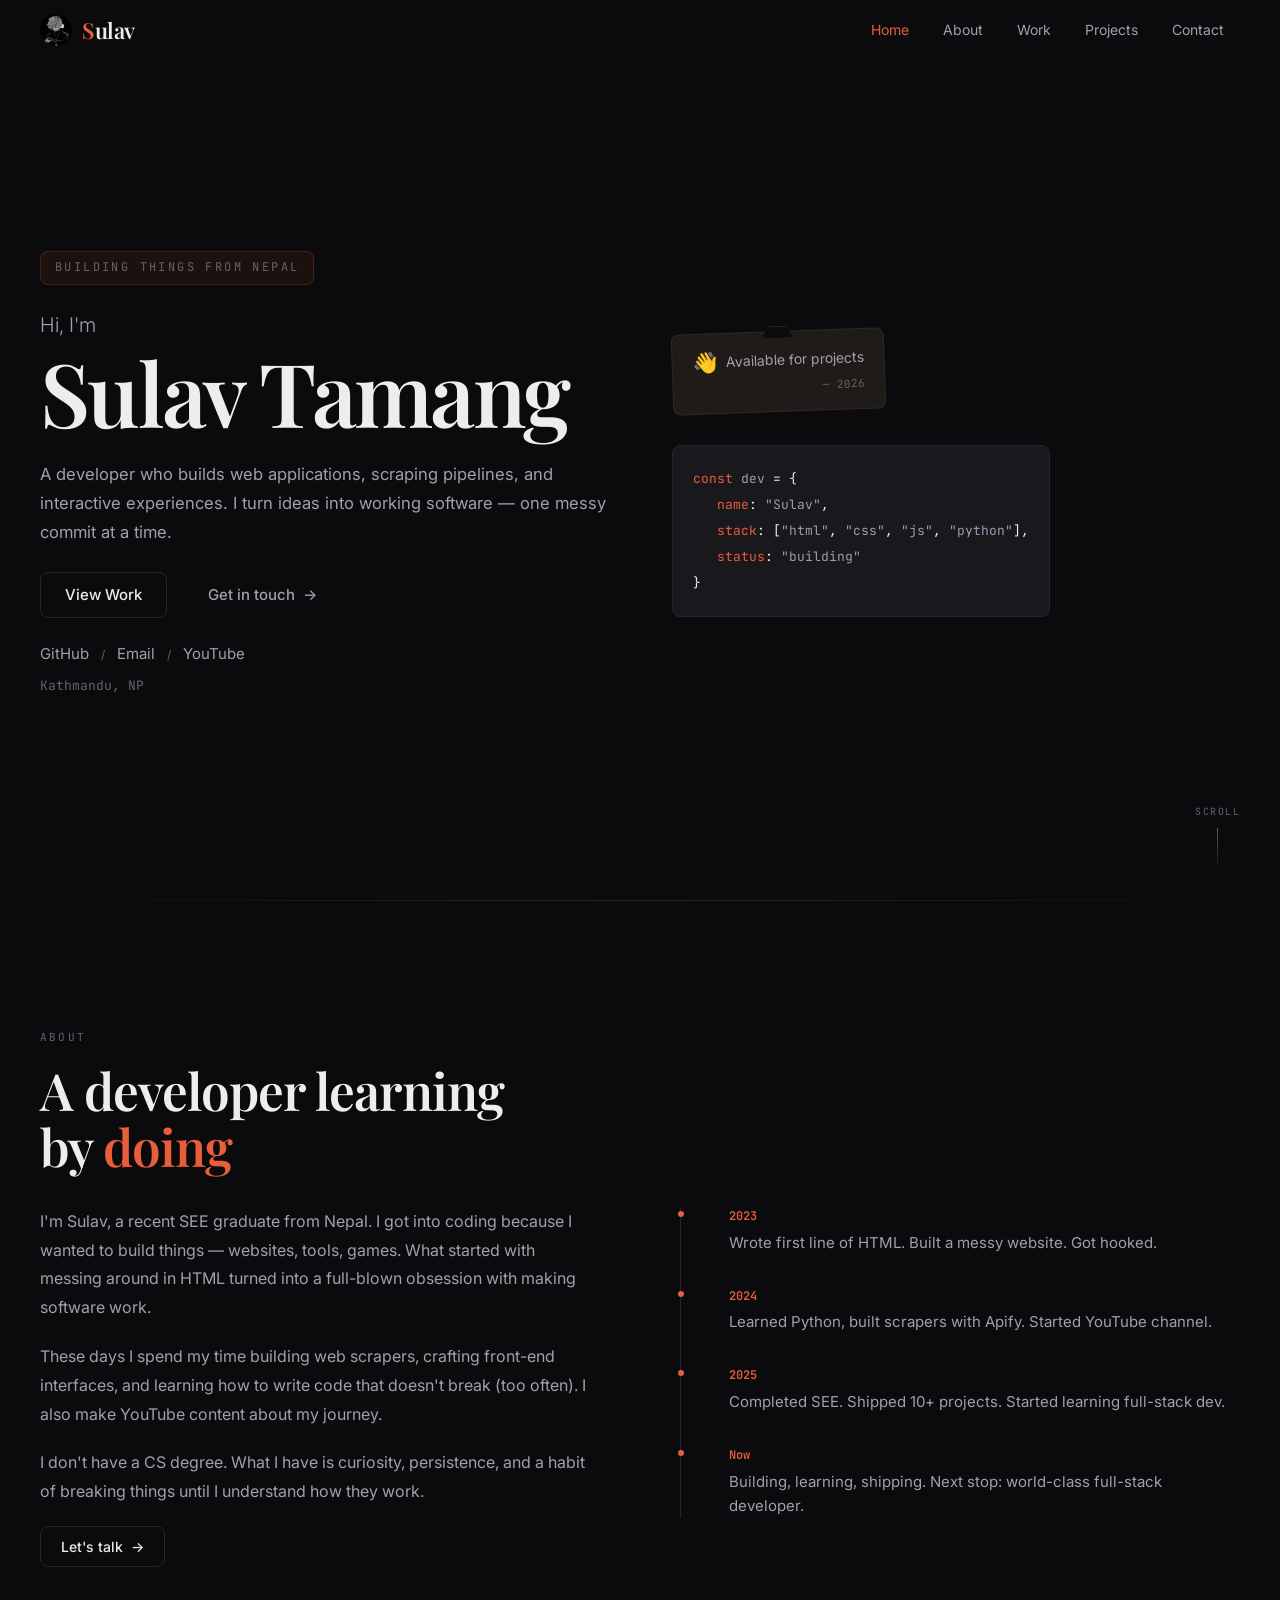
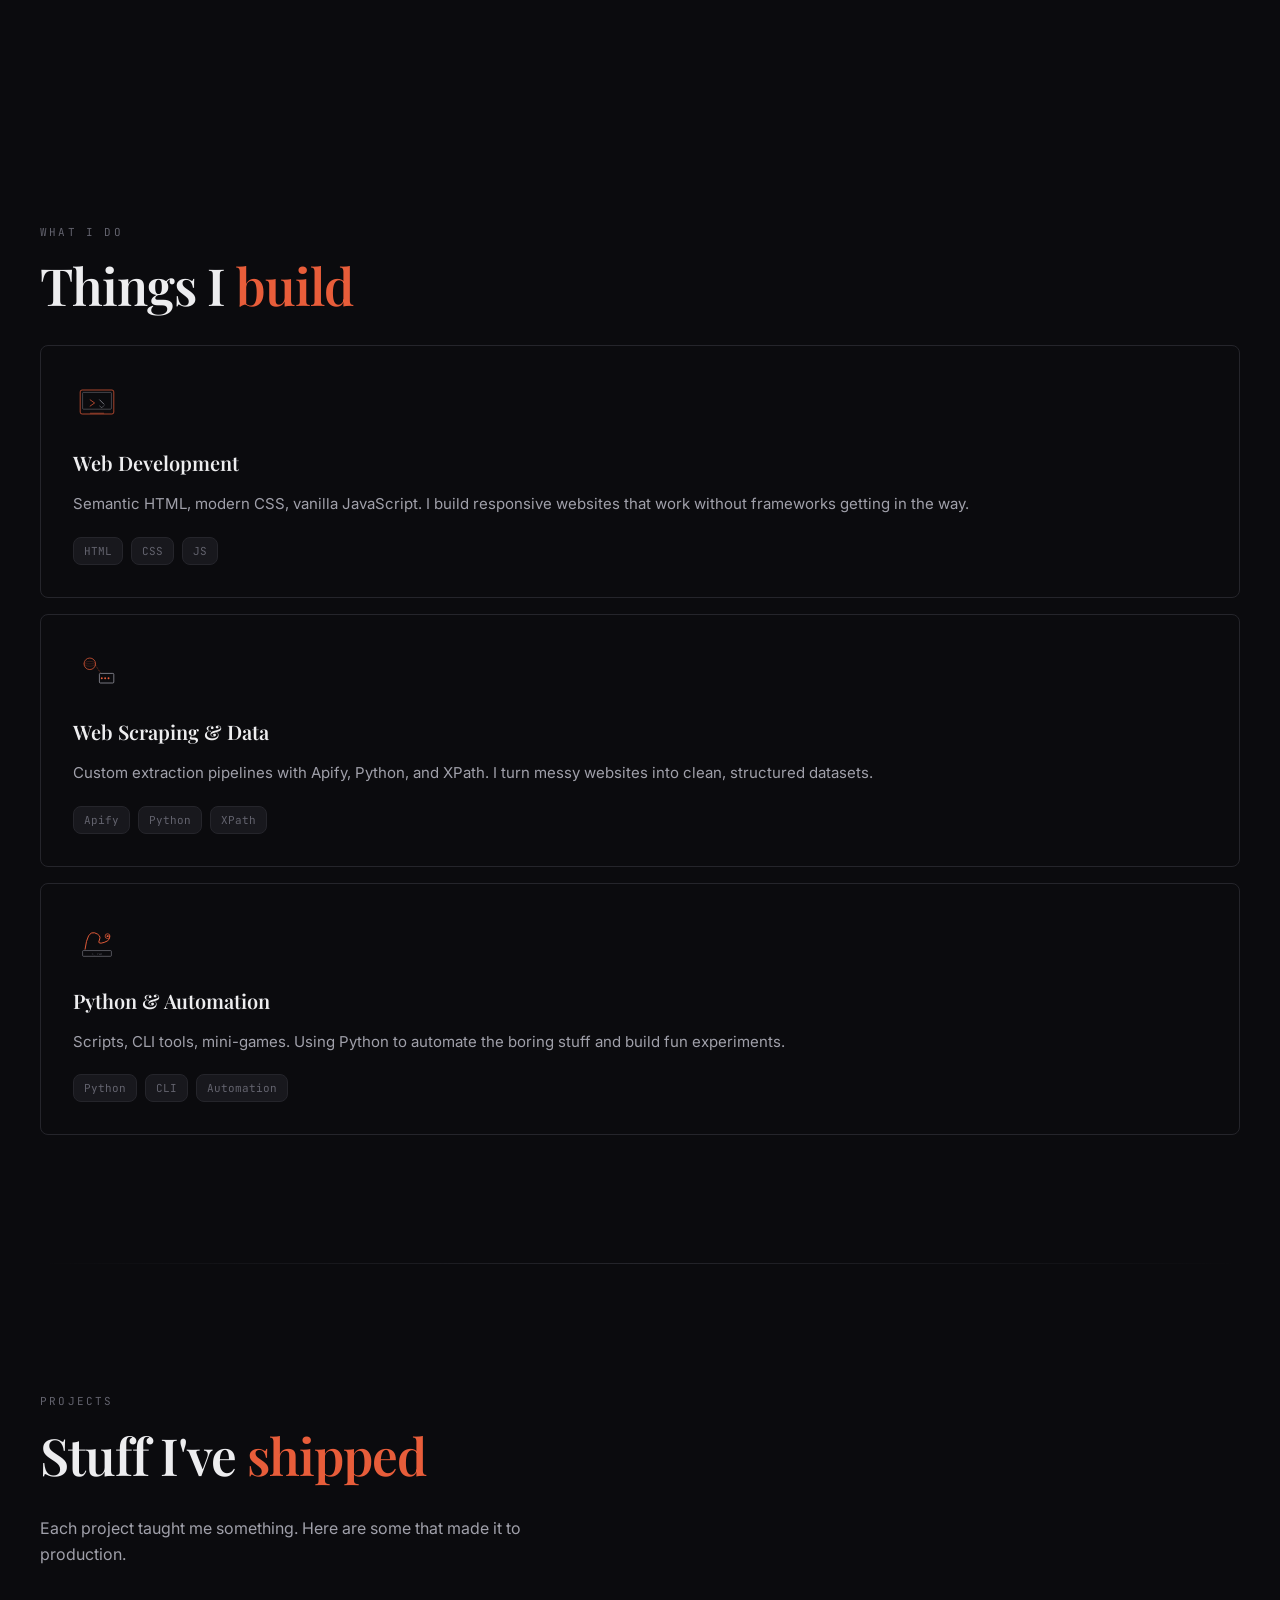
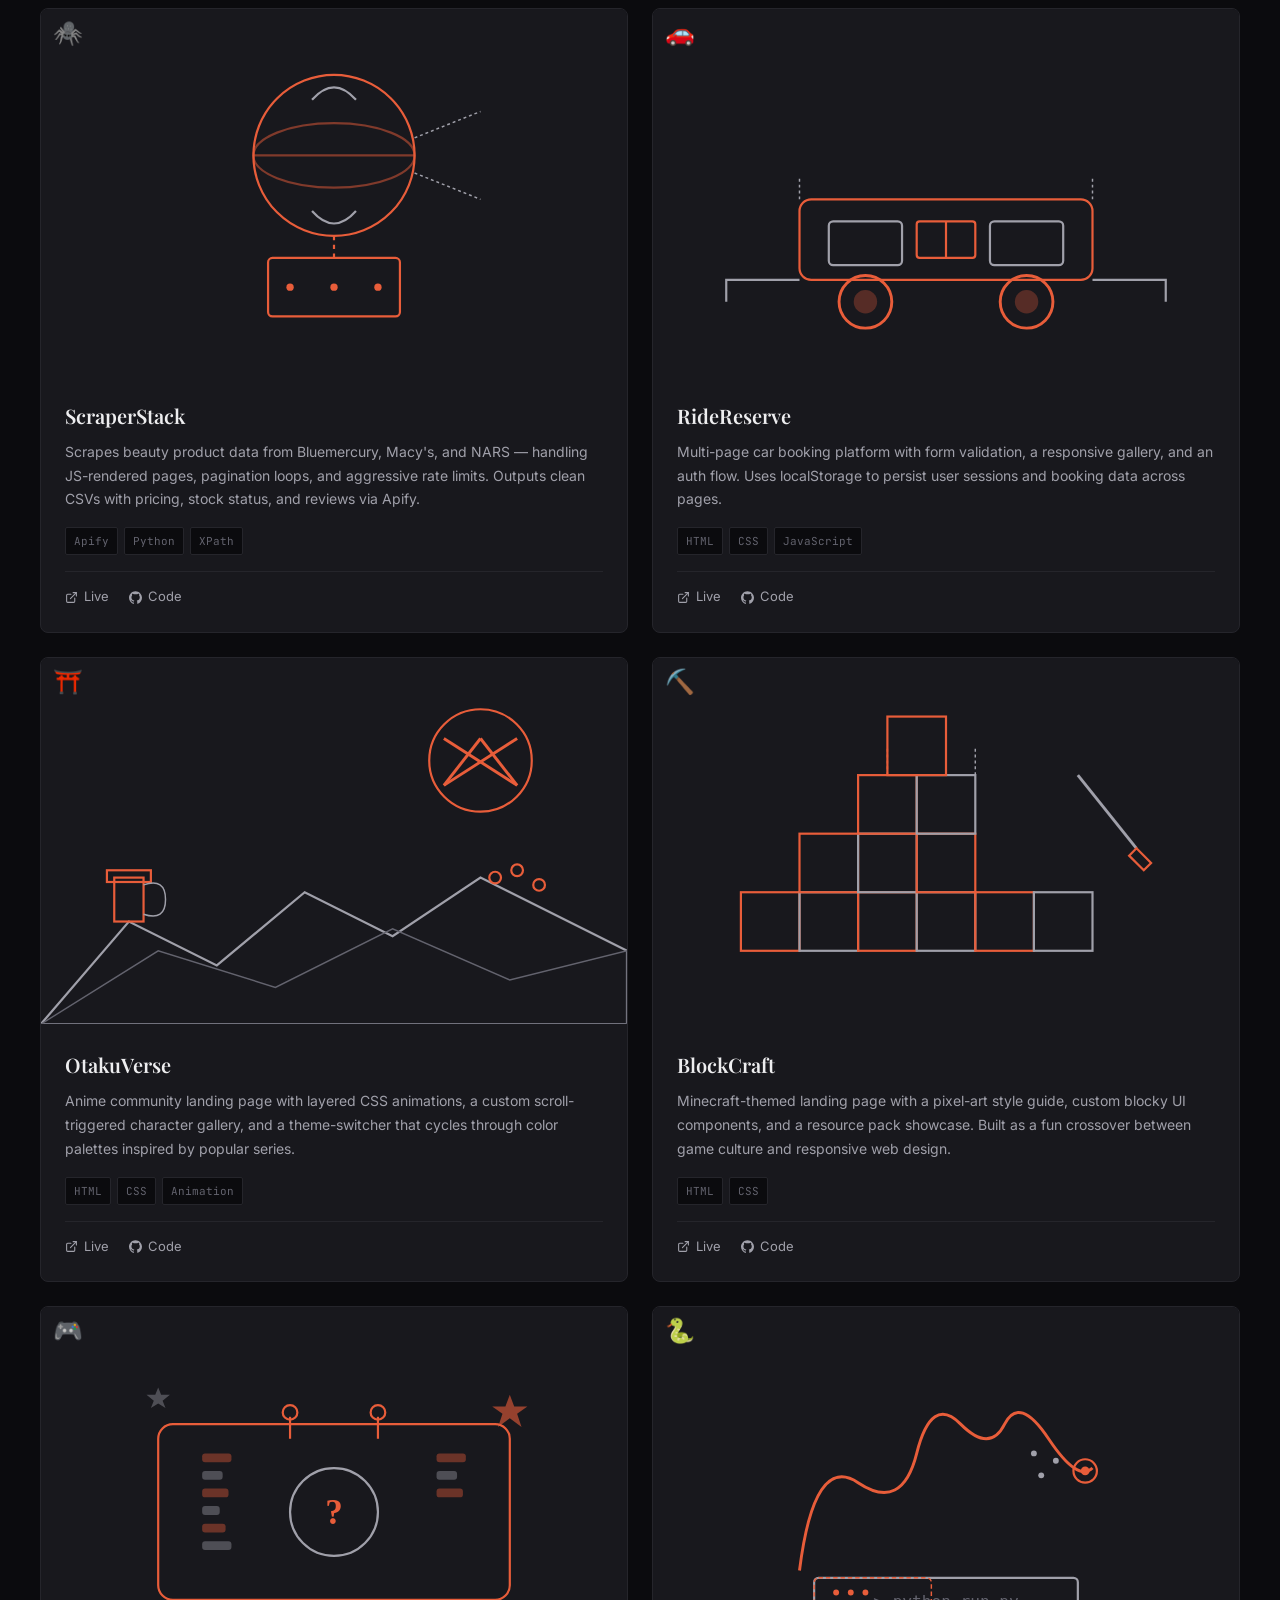
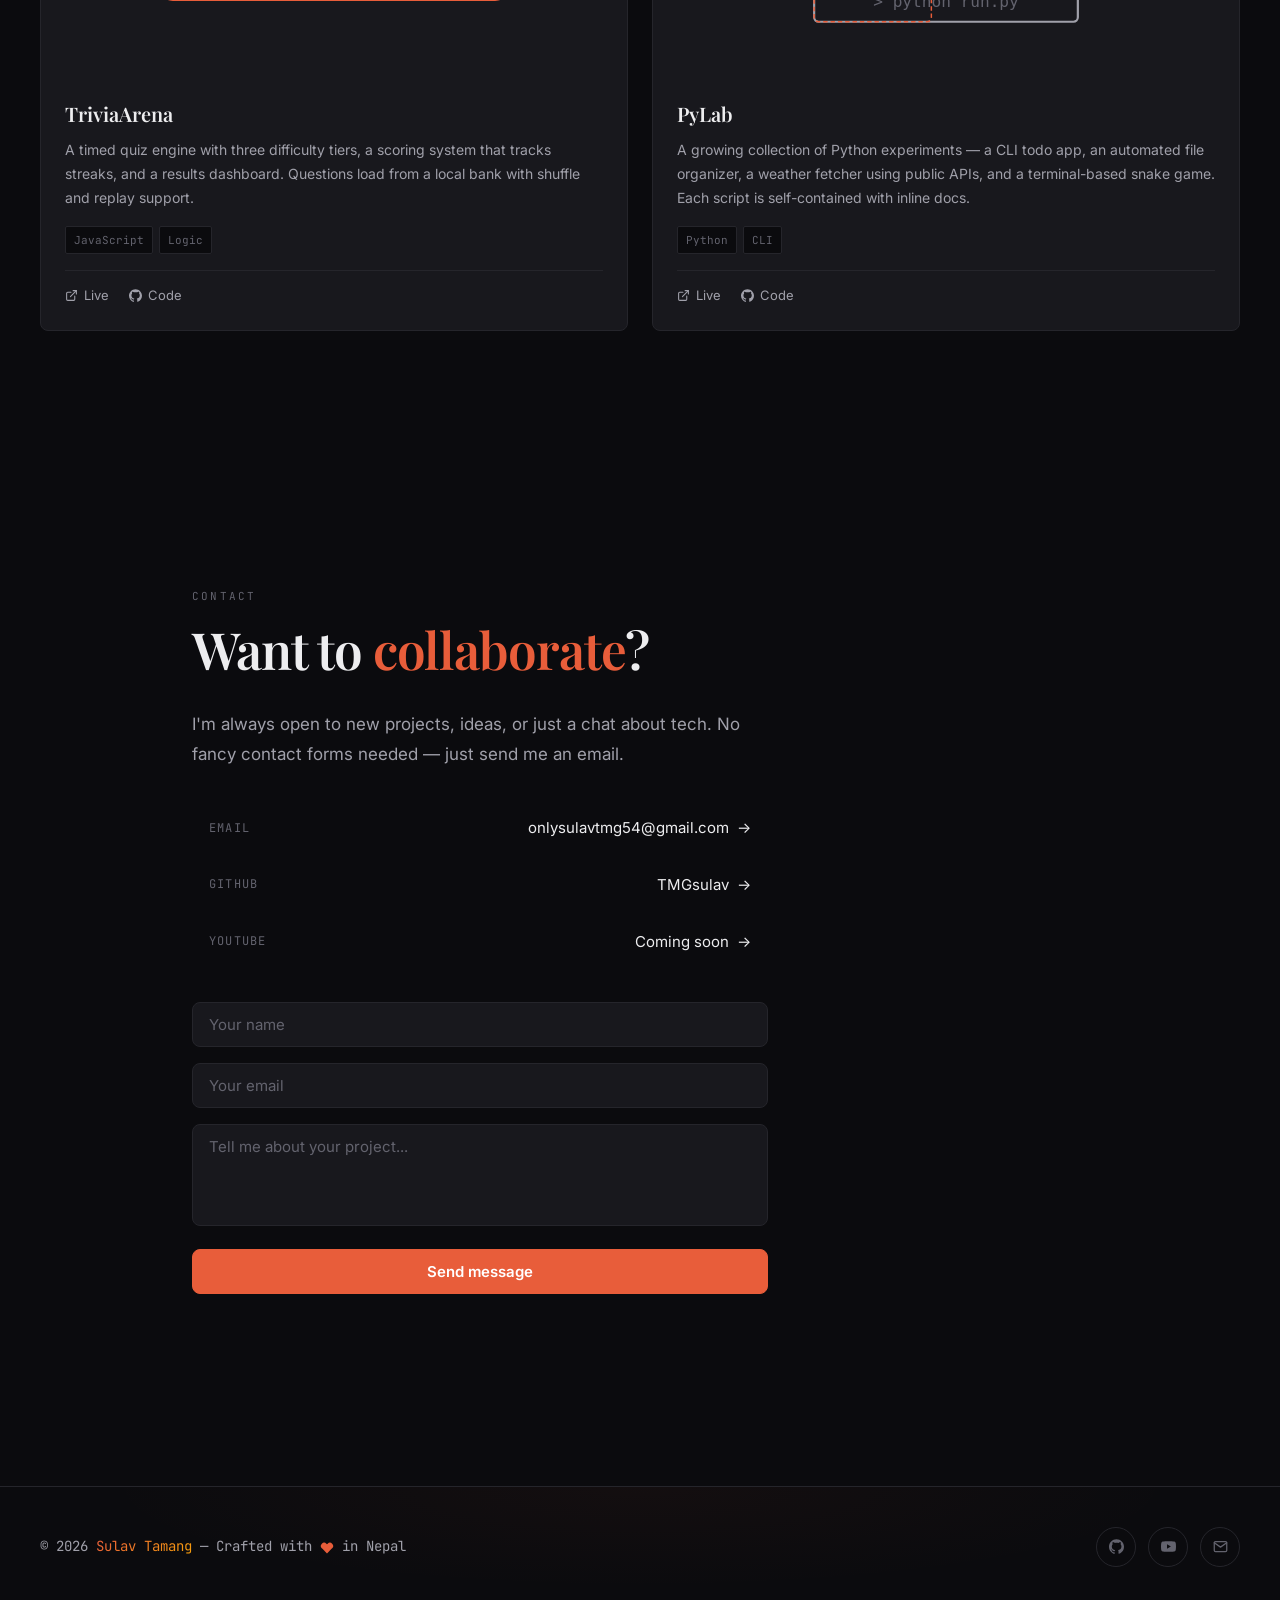
==== commit 489bd94e: "Add Cloudflare Web Analytics script to index.html" ====
--- a/index.html
+++ b/index.html
@@ -9,7 +9,9 @@
   <link rel="preconnect" href="https://fonts.googleapis.com" />
   <link rel="preconnect" href="https://fonts.gstatic.com" crossorigin />
   <link rel="stylesheet" href="https://fonts.googleapis.com/css2?family=Inter:wght@300;400;500;600;700&family=JetBrains+Mono:wght@400;500;600&family=Playfair+Display:ital,wght@0,400;0,500;0,600;0,700;1,400;1,500&display=swap" />
-
+  <!-- Cloudflare Web Analytics -->
+  <script defer src='https://static.cloudflareinsights.com/beacon.min.js' data-cf-beacon='{"token": "0e466c68b3e0480193b0f45bf980109e"}'></script>
+  <!-- End Cloudflare Web Analytics -->
   <link rel="stylesheet" href="styles.css" />
 </head>
 <body>
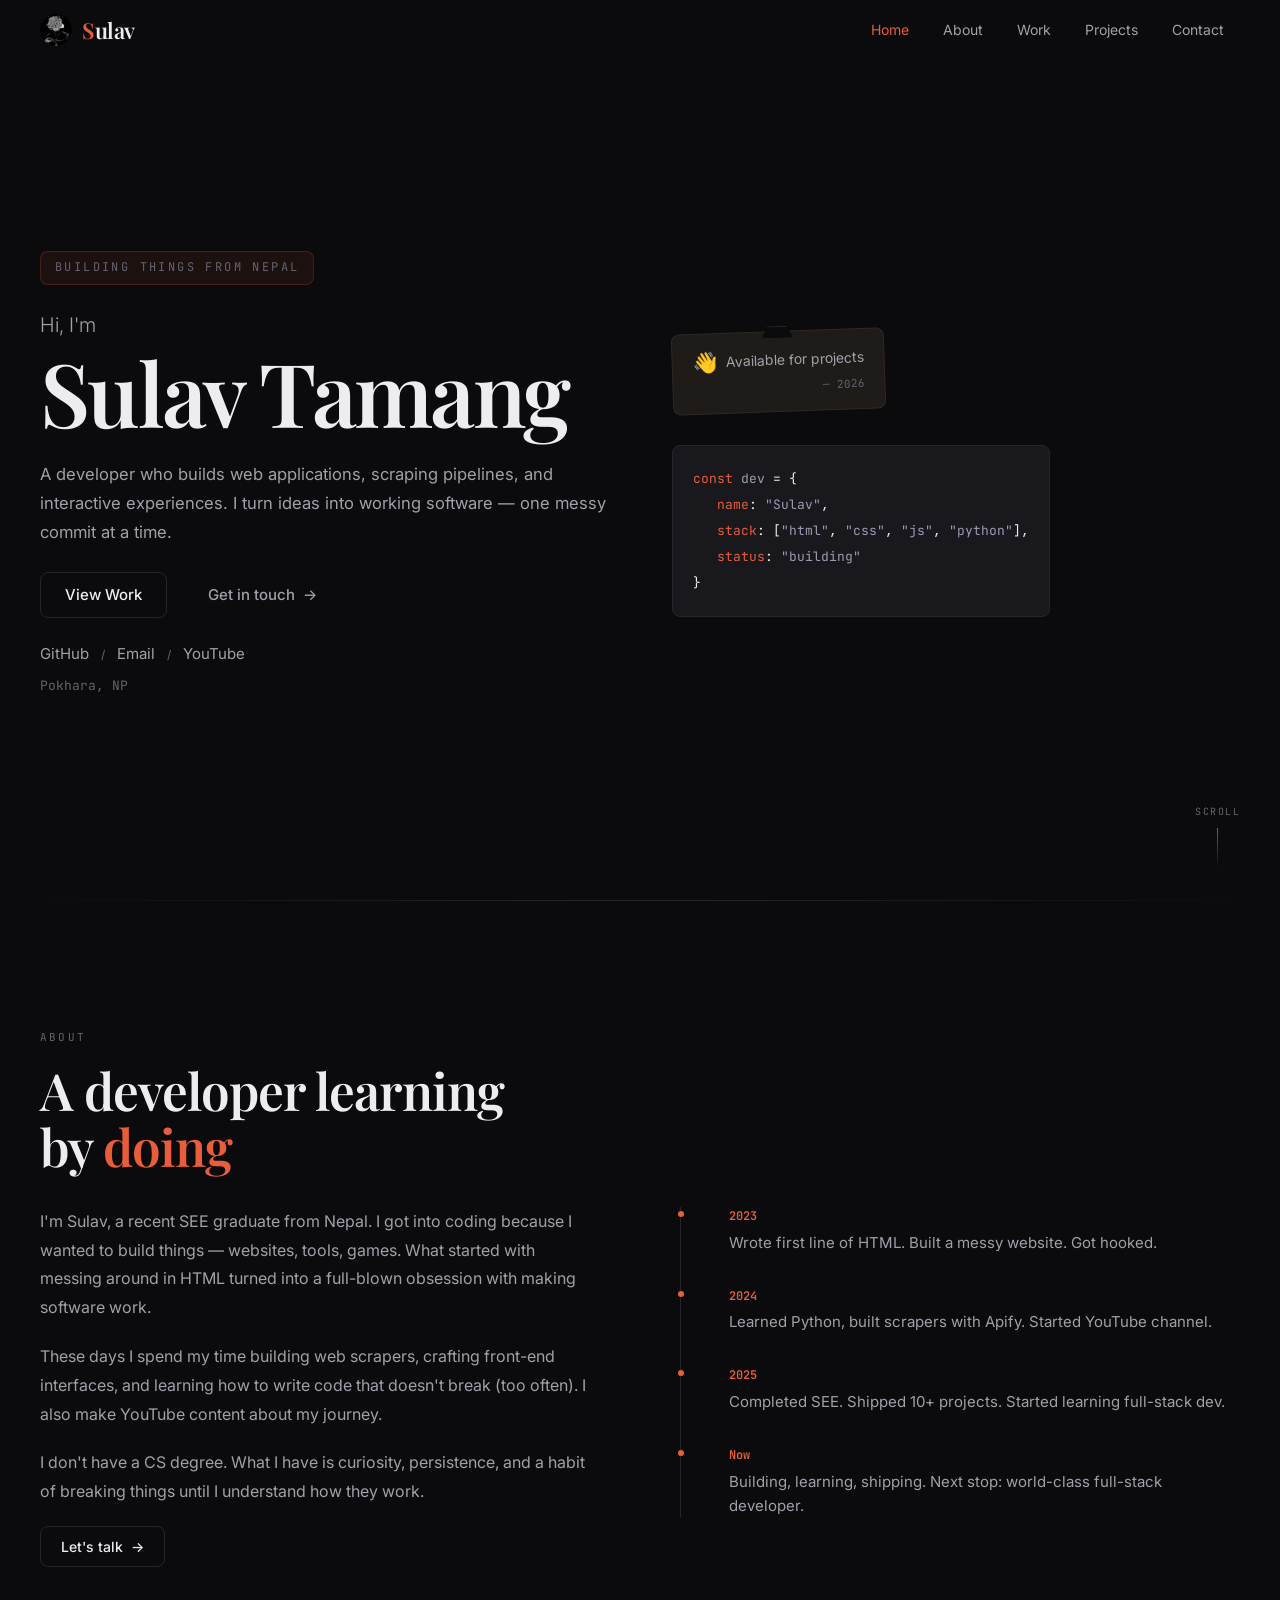
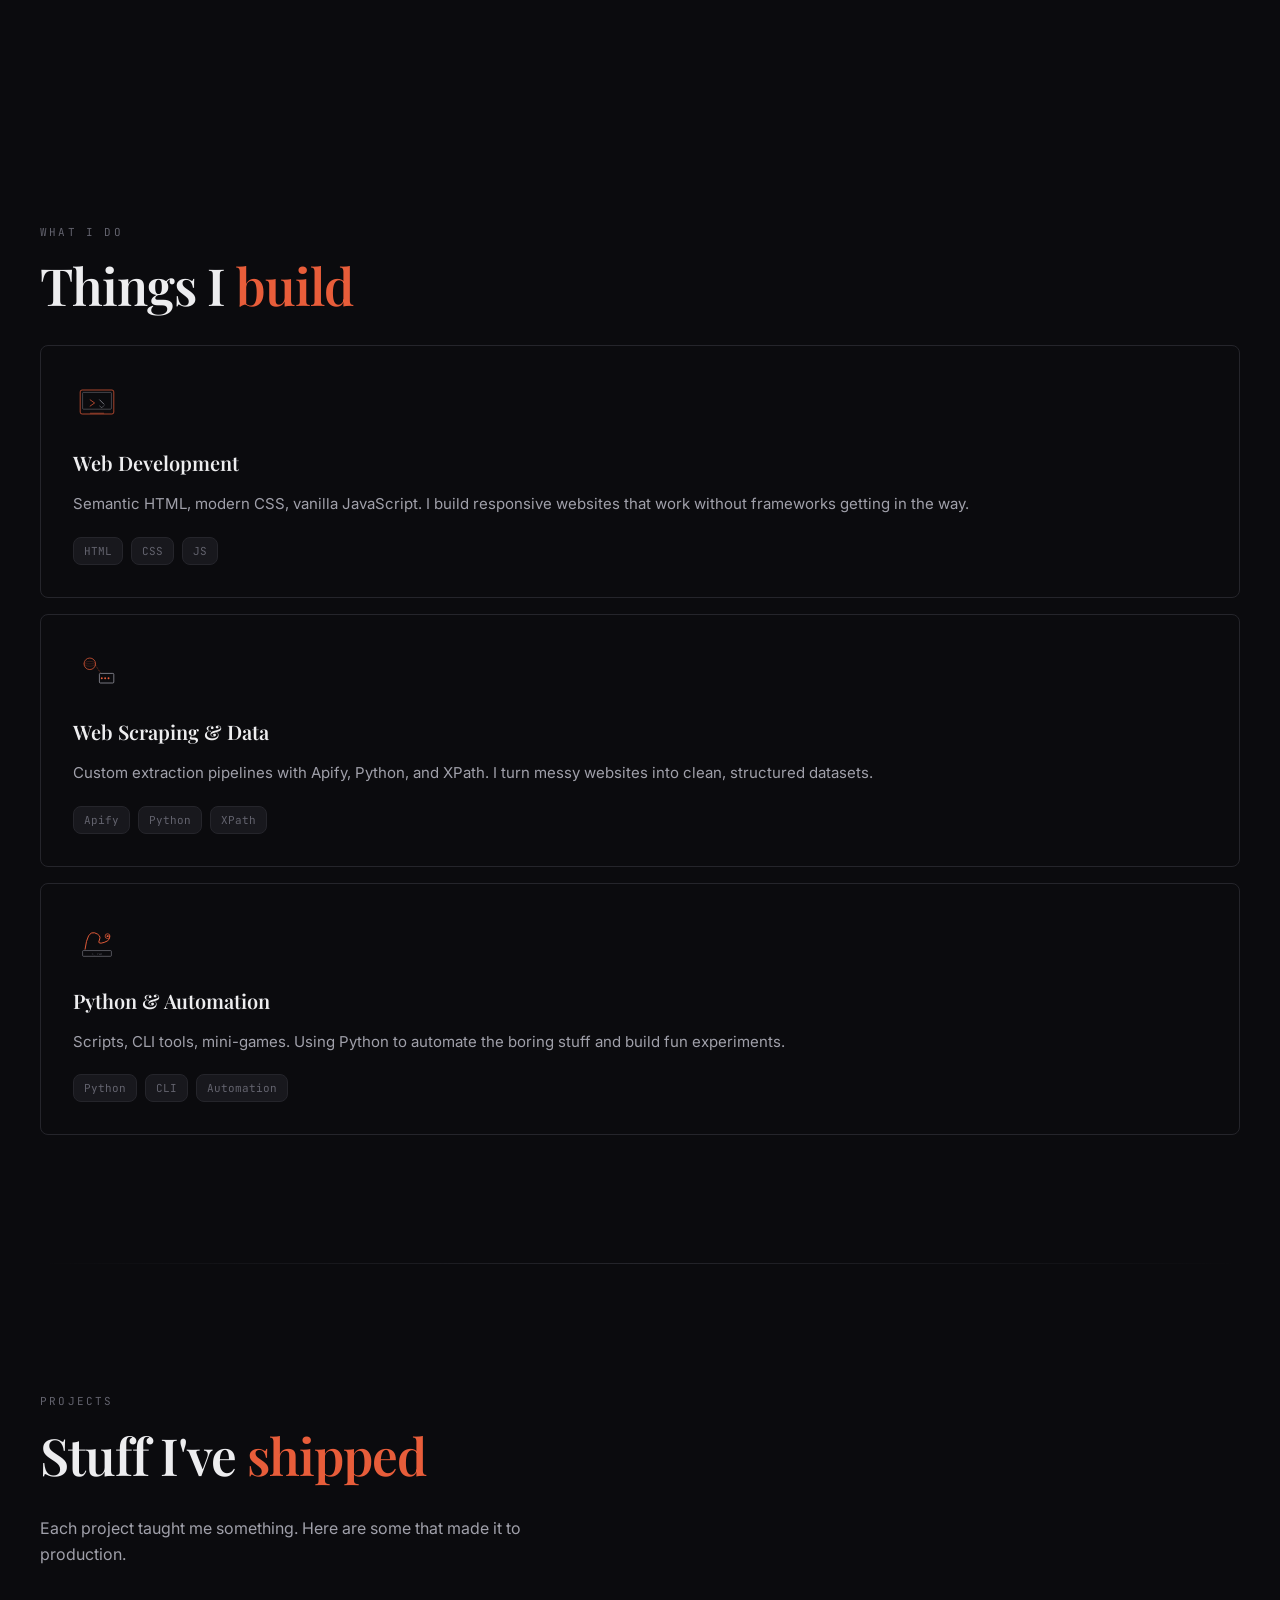
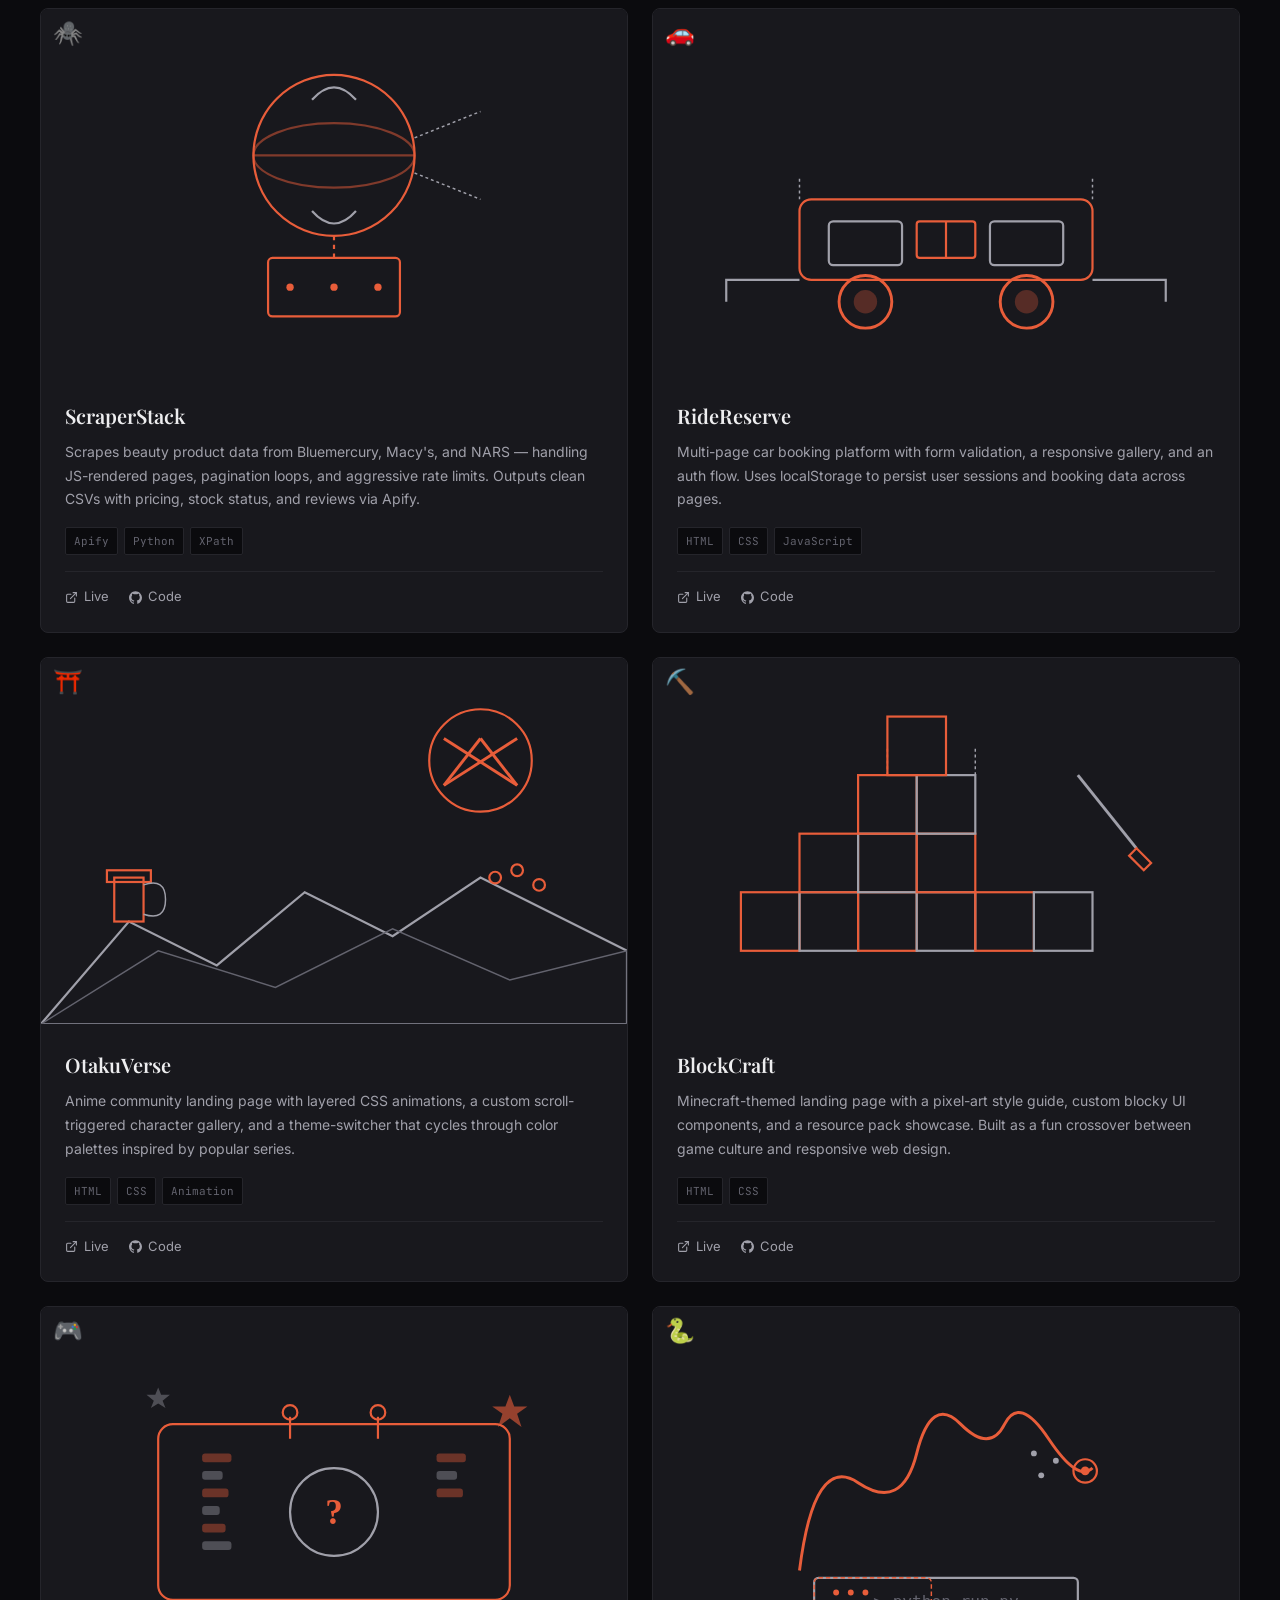
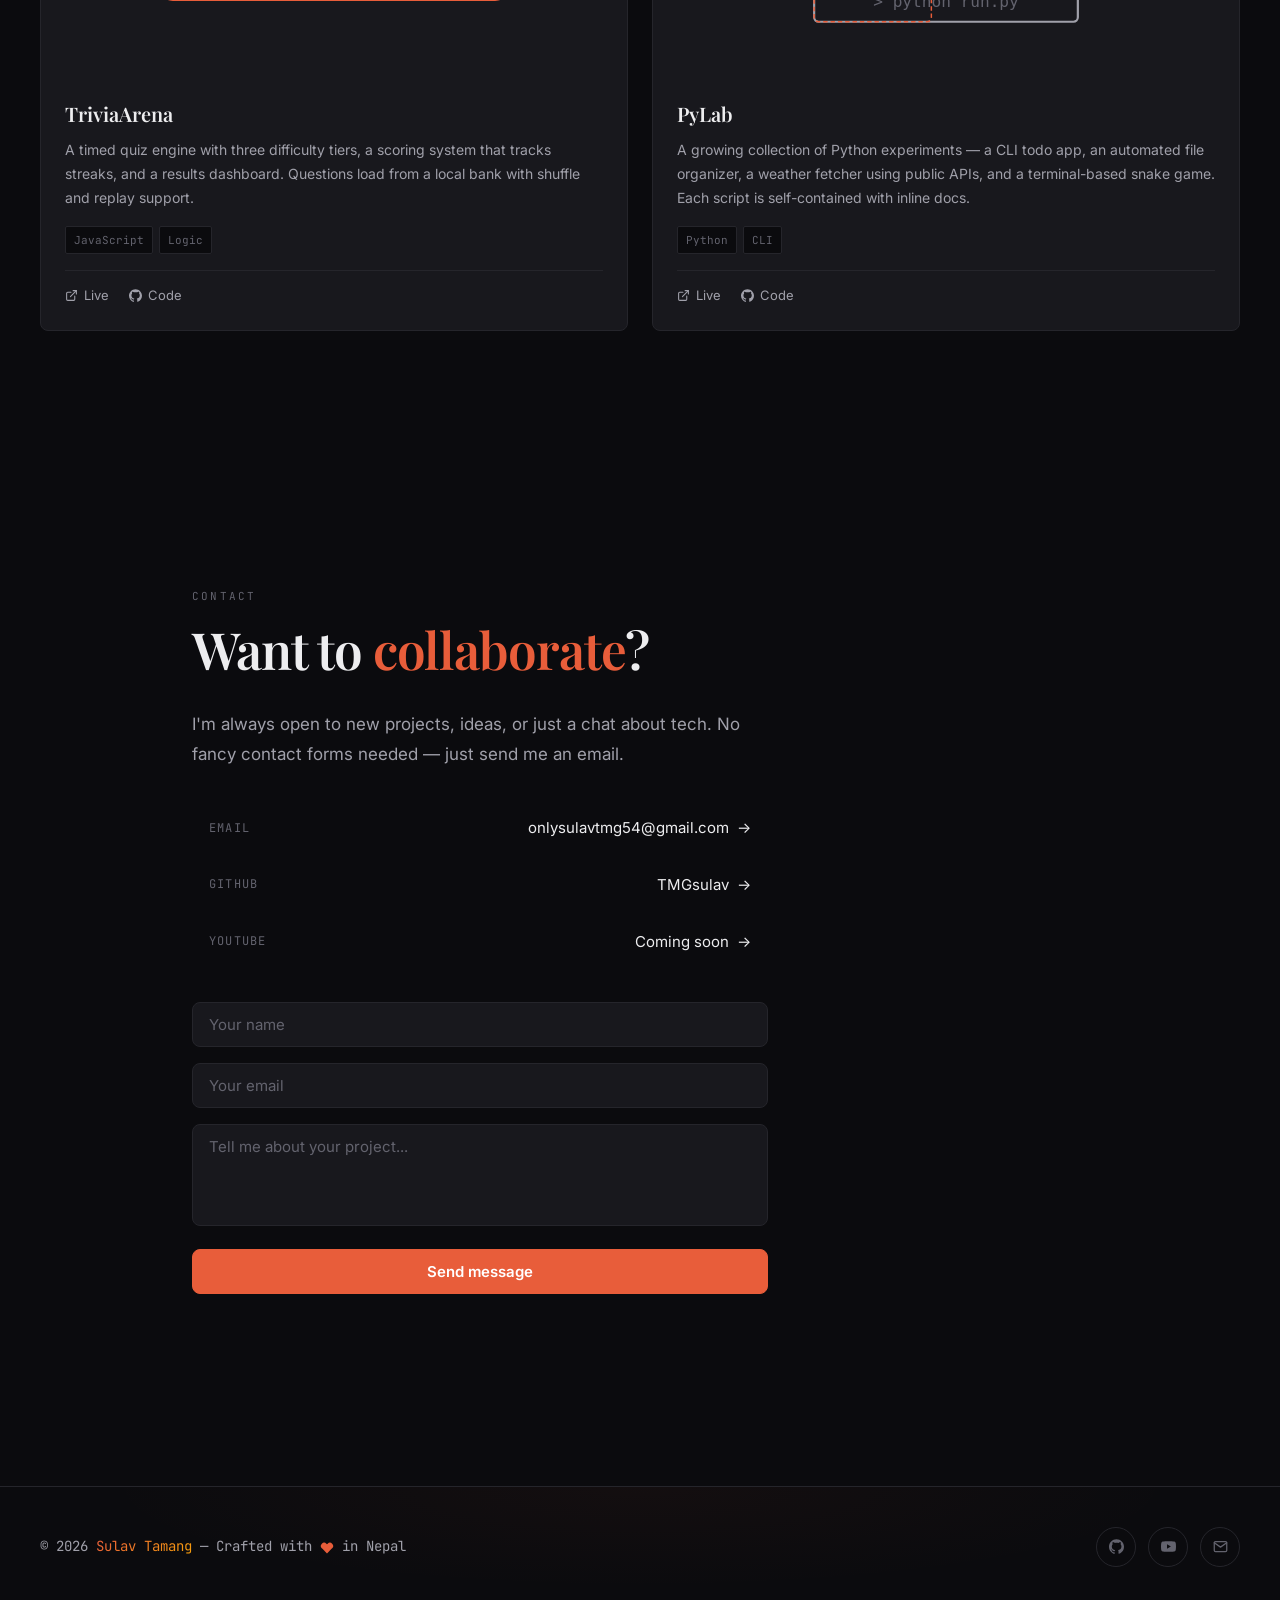
==== commit c3bbfbe9: "Change location from Kathmandu to Pokhara" ====
--- a/index.html
+++ b/index.html
@@ -9,9 +9,7 @@
   <link rel="preconnect" href="https://fonts.googleapis.com" />
   <link rel="preconnect" href="https://fonts.gstatic.com" crossorigin />
   <link rel="stylesheet" href="https://fonts.googleapis.com/css2?family=Inter:wght@300;400;500;600;700&family=JetBrains+Mono:wght@400;500;600&family=Playfair+Display:ital,wght@0,400;0,500;0,600;0,700;1,400;1,500&display=swap" />
-  <!-- Cloudflare Web Analytics -->
-  <script defer src='https://static.cloudflareinsights.com/beacon.min.js' data-cf-beacon='{"token": "0e466c68b3e0480193b0f45bf980109e"}'></script>
-  <!-- End Cloudflare Web Analytics -->
+
   <link rel="stylesheet" href="styles.css" />
 </head>
 <body>
@@ -70,7 +68,7 @@
               <span class="hero-sep">/</span>
               <a href="https://youtube.com" target="_blank" rel="noopener">YouTube</a>
             </div>
-            <div class="hero-loc">Kathmandu, NP</div>
+            <div class="hero-loc">Pokhara, NP</div>
           </div>
         </div>
 
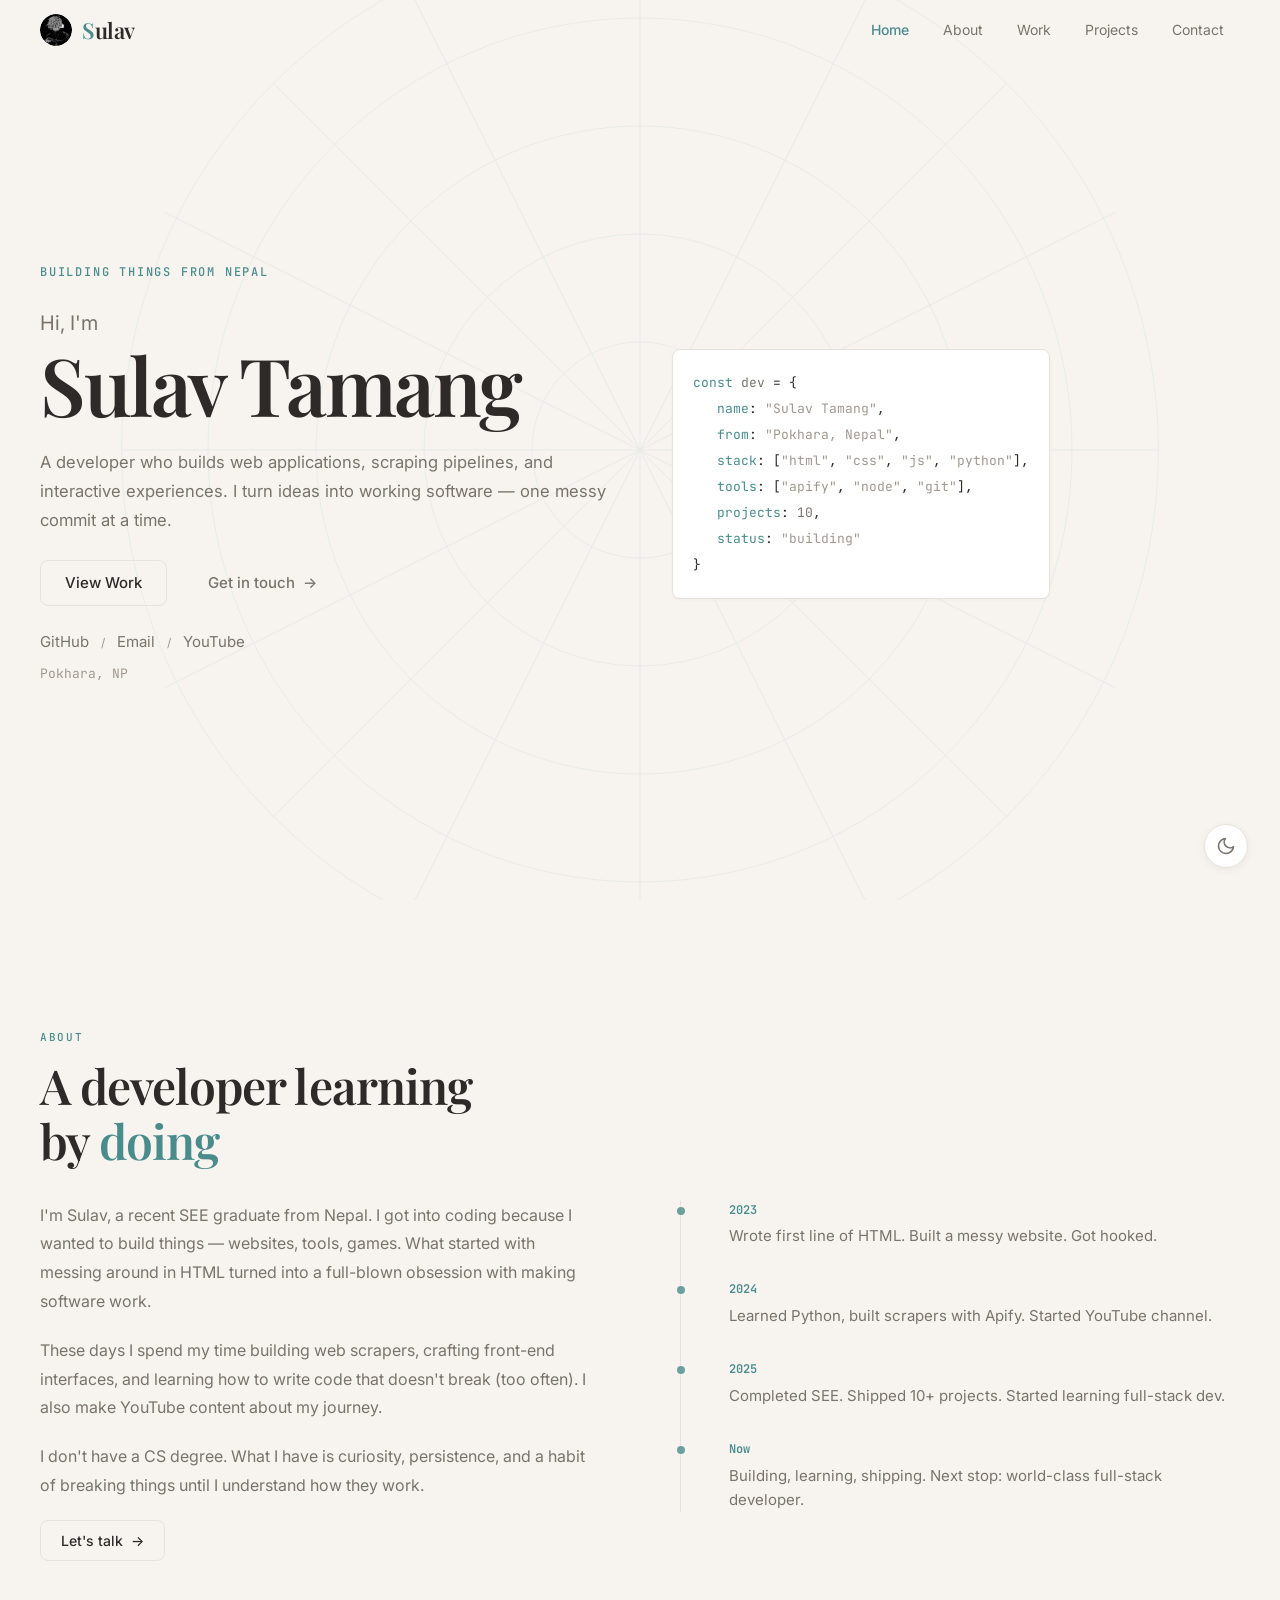
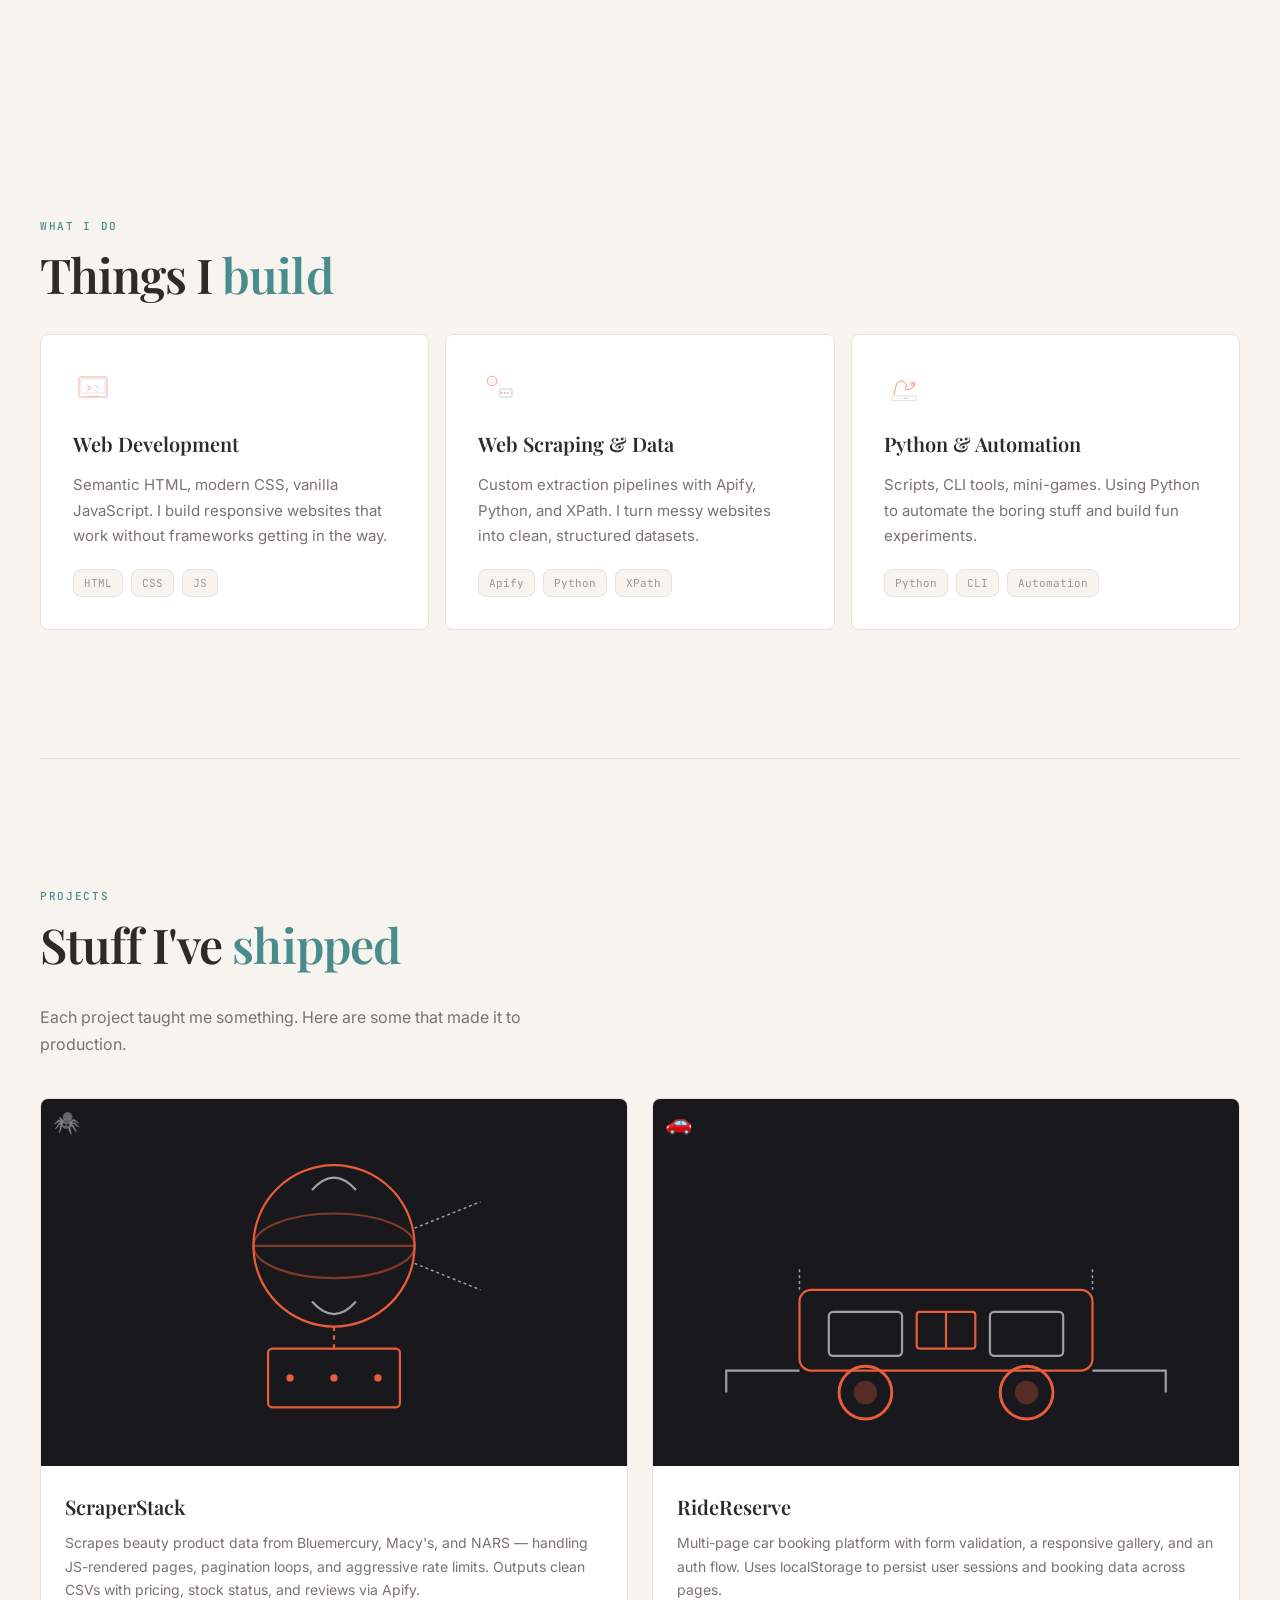
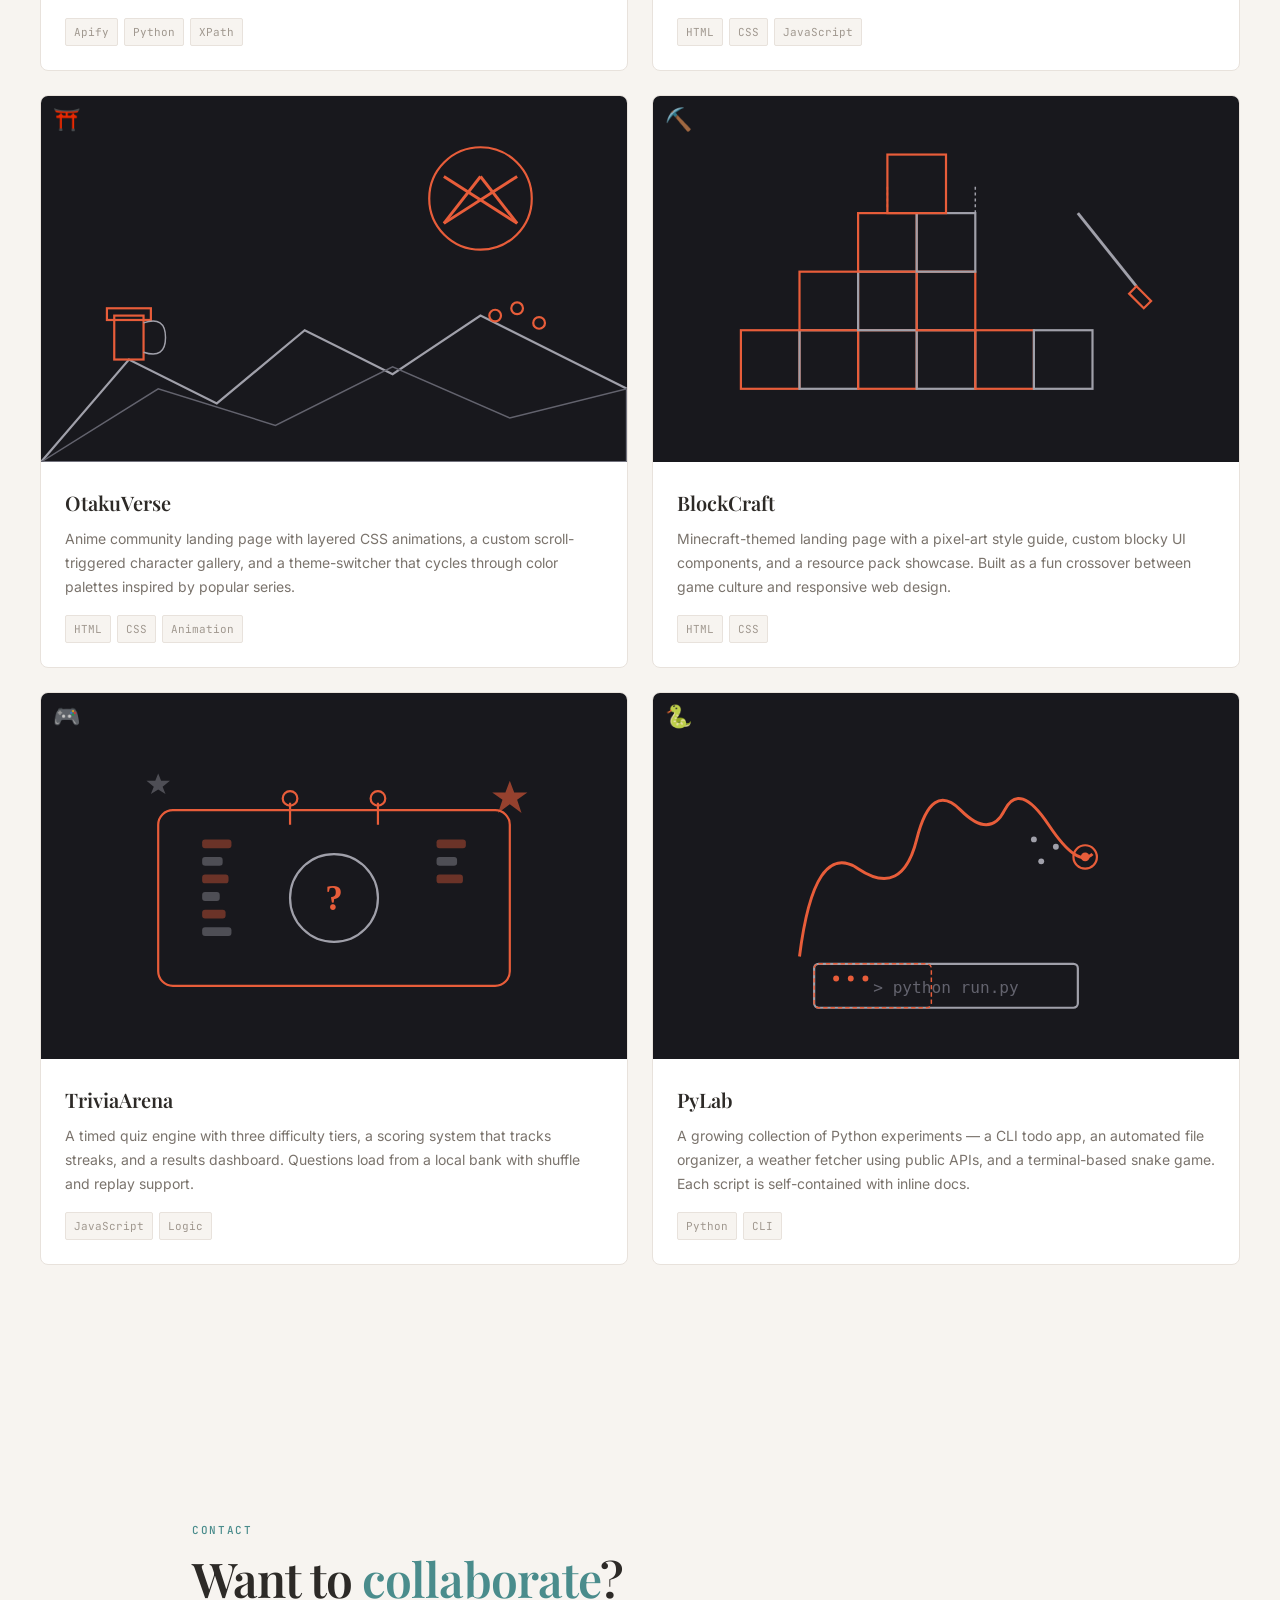
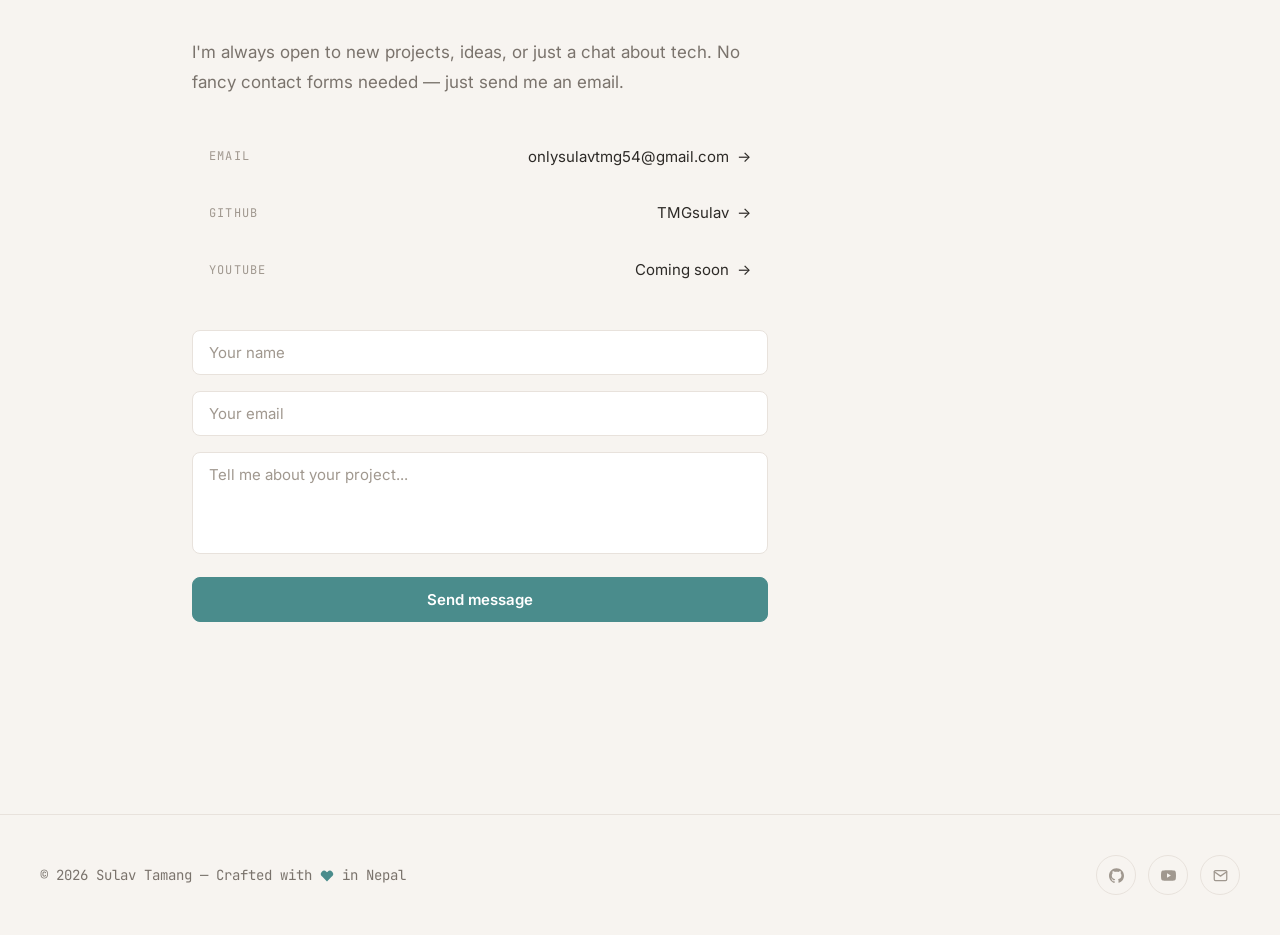
==== commit d3c5eb07: "Certain changes" ====
--- a/index.html
+++ b/index.html
@@ -13,7 +13,6 @@
   <link rel="stylesheet" href="styles.css" />
 </head>
 <body>
-
   <nav id="navbar">
     <div class="nav-inner">
       <a href="#home" class="brand">
@@ -73,27 +72,35 @@
         </div>
 
         <div class="hero-visual">
-          <div class="hero-note">
-            <div class="hero-note-content">
-              <span class="hero-note-emoji">👋</span>
-              <span class="hero-note-text">Available for projects</span>
-            </div>
-            <div class="hero-note-foot">— 2026</div>
-          </div>
           <div class="hero-code">
             <div class="hero-code-line"><span class="hl-k">const</span> <span class="hl-v">dev</span> = {</div>
-            <div class="hero-code-line indent"><span class="hl-k">name</span>: <span class="hl-s">"Sulav"</span>,</div>
+            <div class="hero-code-line indent"><span class="hl-k">name</span>: <span class="hl-s">"Sulav Tamang"</span>,</div>
+            <div class="hero-code-line indent"><span class="hl-k">from</span>: <span class="hl-s">"Pokhara, Nepal"</span>,</div>
             <div class="hero-code-line indent"><span class="hl-k">stack</span>: [<span class="hl-s">"html"</span>, <span class="hl-s">"css"</span>, <span class="hl-s">"js"</span>, <span class="hl-s">"python"</span>],</div>
+            <div class="hero-code-line indent"><span class="hl-k">tools</span>: [<span class="hl-s">"apify"</span>, <span class="hl-s">"node"</span>, <span class="hl-s">"git"</span>],</div>
+            <div class="hero-code-line indent"><span class="hl-k">projects</span>: <span class="hl-v">10</span>,</div>
             <div class="hero-code-line indent"><span class="hl-k">status</span>: <span class="hl-s">"building"</span></div>
             <div class="hero-code-line">}</div>
           </div>
         </div>
       </div>
 
-      <div class="scroll-hint">
-        <span>scroll</span>
-        <div class="scroll-line"></div>
-      </div>
+      <button id="themeToggle" class="theme-toggle" aria-label="Toggle theme">
+        <svg class="moon-icon" viewBox="0 0 24 24" fill="none" stroke="currentColor" stroke-width="2" stroke-linecap="round" stroke-linejoin="round">
+          <path d="M21 12.79A9 9 0 1 1 11.21 3 7 7 0 0 0 21 12.79z"/>
+        </svg>
+        <svg class="sun-icon" viewBox="0 0 24 24" fill="none" stroke="currentColor" stroke-width="2" stroke-linecap="round" stroke-linejoin="round" style="display:none">
+          <circle cx="12" cy="12" r="5"/>
+          <line x1="12" y1="1" x2="12" y2="3"/>
+          <line x1="12" y1="21" x2="12" y2="23"/>
+          <line x1="4.22" y1="4.22" x2="5.64" y2="5.64"/>
+          <line x1="18.36" y1="18.36" x2="19.78" y2="19.78"/>
+          <line x1="1" y1="12" x2="3" y2="12"/>
+          <line x1="21" y1="12" x2="23" y2="12"/>
+          <line x1="4.22" y1="19.78" x2="5.64" y2="18.36"/>
+          <line x1="18.36" y1="5.64" x2="19.78" y2="4.22"/>
+        </svg>
+      </button>
     </section>
 
     <section id="about" class="section about">
--- a/styles.css
+++ b/styles.css
@@ -1,15 +1,15 @@
 :root {
-  --bg: #0b0b0e;
-  --bg-alt: #121216;
-  --surface: #18181d;
-  --border: #25252b;
-  --fg: #ededef;
-  --fg-secondary: #a0a0aa;
-  --muted: #63636e;
-
-  --accent: #e85d3a;
-  --accent-dim: rgba(232, 93, 58, 0.08);
-  --accent-border: rgba(232, 93, 58, 0.2);
+  --bg: #f7f4f0;
+  --bg-alt: #f0ece7;
+  --surface: #ffffff;
+  --border: #e8e2dc;
+  --fg: #2d2a27;
+  --fg-secondary: #7a736c;
+  --muted: #a0988f;
+
+  --accent: #4a8c8c;
+  --accent-dim: rgba(74, 140, 140, 0.06);
+  --accent-border: rgba(74, 140, 140, 0.18);
 
   --radius: 0.5rem;
   --ease: cubic-bezier(0.22, 1, 0.36, 1);
@@ -19,13 +19,36 @@
   --font-mono: 'JetBrains Mono', ui-monospace, monospace;
 }
 
+/* ===== DARK THEME ===== */
+body.dark {
+  --bg: #0f0e11;
+  --bg-alt: #161518;
+  --surface: #1c1b1f;
+  --border: #2a282e;
+  --fg: #e8e6e3;
+  --fg-secondary: #9a9490;
+  --muted: #6b6561;
+
+  --accent: #5ca0a0;
+  --accent-dim: rgba(92, 160, 160, 0.08);
+  --accent-border: rgba(92, 160, 160, 0.2);
+}
+
+body.dark #navbar.scrolled {
+  background: rgba(15, 14, 17, 0.92);
+}
+
+body.dark .work-icon-img {
+  opacity: 0.7;
+}
+
 *, *::before, *::after { margin: 0; padding: 0; box-sizing: border-box; }
 
 ::selection { background: var(--accent); color: white; }
 
-::-webkit-scrollbar { width: 4px; }
+::-webkit-scrollbar { width: 6px; }
 ::-webkit-scrollbar-track { background: var(--bg); }
-::-webkit-scrollbar-thumb { background: var(--muted); border-radius: 4px; }
+::-webkit-scrollbar-thumb { background: var(--muted); border-radius: 3px; }
 
 html { scroll-behavior: smooth; }
 
@@ -46,12 +69,6 @@
 .accent { color: var(--accent); }
 
 /* ===== UTILITY ===== */
-.gradient-text {
-  background: linear-gradient(135deg, var(--accent), #f59e0b);
-  -webkit-background-clip: text;
-  background-clip: text;
-  color: transparent;
-}
 .arrow { display: inline-block; transition: transform 0.3s var(--ease); }
 a:hover .arrow { transform: translateX(4px); }
 
@@ -68,20 +85,6 @@
   from { opacity: 0; transform: translateX(30px); }
   to { opacity: 1; transform: translateX(0); }
 }
-@keyframes scaleIn {
-  from { opacity: 0; transform: scale(0.95); }
-  to { opacity: 1; transform: scale(1); }
-}
-@keyframes scrollLineAnim {
-  0% { transform: scaleY(0); transform-origin: top; }
-  50% { transform: scaleY(1); transform-origin: top; }
-  50.01% { transform: scaleY(1); transform-origin: bottom; }
-  100% { transform: scaleY(0); transform-origin: bottom; }
-}
-@keyframes pulseDot {
-  0%, 100% { opacity: 1; }
-  50% { opacity: 0.4; }
-}
 
 .reveal {
   opacity: 0;
@@ -98,7 +101,7 @@
 .obs {
   opacity: 0;
   transform: translateY(16px);
-  transition: opacity 0.7s var(--ease), transform 0.7s var(--ease);
+  transition: opacity 0.6s var(--ease), transform 0.6s var(--ease);
 }
 .obs.vis {
   opacity: 1;
@@ -110,11 +113,13 @@
   position: fixed;
   top: 0; left: 0; right: 0;
   z-index: 100;
-  transition: background 0.4s var(--ease), border-color 0.4s;
+  transition: background 0.3s var(--ease), border-color 0.3s;
 }
 #navbar.scrolled {
-  background: rgba(11, 11, 14, 0.92);
+  background: rgba(247, 244, 240, 0.92);
   border-bottom: 1px solid var(--border);
+  backdrop-filter: blur(12px);
+  -webkit-backdrop-filter: blur(12px);
 }
 
 .nav-inner {
@@ -144,16 +149,14 @@
   display: flex; align-items: center; justify-content: center;
   transition: transform 0.3s var(--ease);
 }
-.brand:hover .brand-logo { transform: scale(1.1); }
+.brand:hover .brand-logo { transform: scale(1.08); }
 .brand-img {
   width: 100%;
   height: 100%;
   object-fit: cover;
   border-radius: 50%;
 }
-.brand-mark {
-  color: var(--accent);
-}
+.brand-mark { color: var(--accent); }
 .brand-text {
   font-weight: 600;
   line-height: 1;
@@ -178,6 +181,7 @@
 .nav-links a:hover { color: var(--fg); }
 .nav-links a.active {
   color: var(--accent);
+  font-weight: 500;
 }
 
 .menu-btn {
@@ -216,6 +220,22 @@
   align-items: center;
   padding: 5.5rem 1.5rem 3rem;
   overflow: hidden;
+}
+.hero::before {
+  content: '';
+  position: absolute;
+  inset: 0;
+  z-index: 0;
+  opacity: 0.35;
+  background-image: url("data:image/svg+xml,%3Csvg xmlns='http://www.w3.org/2000/svg' width='500' height='500' viewBox='0 0 500 500'%3E%3Cg stroke='%234a8c8c' stroke-width='0.4' fill='none' opacity='0.25'%3E%3Cline x1='250' y1='10' x2='250' y2='490'/%3E%3Cline x1='10' y1='250' x2='490' y2='250'/%3E%3Cline x1='80' y1='80' x2='420' y2='420'/%3E%3Cline x1='420' y1='80' x2='80' y2='420'/%3E%3Cline x1='30' y1='140' x2='470' y2='360'/%3E%3Cline x1='470' y1='140' x2='30' y2='360'/%3E%3Cline x1='140' y1='30' x2='360' y2='470'/%3E%3Cline x1='360' y1='30' x2='140' y2='470'/%3E%3Ccircle cx='250' cy='250' r='50'/%3E%3Ccircle cx='250' cy='250' r='100'/%3E%3Ccircle cx='250' cy='250' r='150'/%3E%3Ccircle cx='250' cy='250' r='200'/%3E%3Ccircle cx='250' cy='250' r='240'/%3E%3C/g%3E%3C/svg%3E");
+  background-position: center center;
+  background-repeat: no-repeat;
+  background-size: 120% 120%;
+  pointer-events: none;
+}
+body.dark .hero::before {
+  opacity: 0.35;
+  background-image: url("data:image/svg+xml,%3Csvg xmlns='http://www.w3.org/2000/svg' width='500' height='500' viewBox='0 0 500 500'%3E%3Cg stroke='%235ca0a0' stroke-width='0.4' fill='none' opacity='0.2'%3E%3Cline x1='250' y1='10' x2='250' y2='490'/%3E%3Cline x1='10' y1='250' x2='490' y2='250'/%3E%3Cline x1='80' y1='80' x2='420' y2='420'/%3E%3Cline x1='420' y1='80' x2='80' y2='420'/%3E%3Cline x1='30' y1='140' x2='470' y2='360'/%3E%3Cline x1='470' y1='140' x2='30' y2='360'/%3E%3Cline x1='140' y1='30' x2='360' y2='470'/%3E%3Cline x1='360' y1='30' x2='140' y2='470'/%3E%3Ccircle cx='250' cy='250' r='50'/%3E%3Ccircle cx='250' cy='250' r='100'/%3E%3Ccircle cx='250' cy='250' r='150'/%3E%3Ccircle cx='250' cy='250' r='200'/%3E%3Ccircle cx='250' cy='250' r='240'/%3E%3C/g%3E%3C/svg%3E");
 }
 @media (min-width: 1024px) { .hero { padding: 6rem 2.5rem 3rem; } }
 
@@ -243,33 +263,28 @@
 .hero-label {
   font-family: var(--font-mono);
   font-size: 0.75rem;
-  color: var(--muted);
+  color: var(--accent);
   text-transform: uppercase;
-  letter-spacing: 0.2em;
-  background: var(--accent-dim);
-  padding: 0.375rem 0.875rem;
-  border: 1px solid var(--accent-border);
-  border-radius: var(--radius);
-  display: inline-block;
-  width: fit-content;
+  letter-spacing: 0.15em;
+  font-weight: 500;
 }
 
 .hero-title {
   display: flex;
   flex-direction: column;
-  gap: 0.375rem;
+  gap: 0.25rem;
 }
 
 .hero-greeting {
   font-family: var(--font-body);
   font-size: clamp(1rem, 2vw, 1.25rem);
-  font-weight: 300;
+  font-weight: 400;
   color: var(--fg-secondary);
 }
 
 .hero-name {
   font-family: var(--font-display);
-  font-size: clamp(3rem, 8vw, 5.5rem);
+  font-size: clamp(2.75rem, 8vw, 5rem);
   font-weight: 600;
   line-height: 1;
   letter-spacing: -0.03em;
@@ -354,47 +369,6 @@
 }
 @media (max-width: 1023px) { .hero-visual { display: none; } }
 
-.hero-note {
-  background: #1f1b18;
-  border: 1px solid #2f2924;
-  border-radius: var(--radius);
-  padding: 1rem 1.25rem;
-  transform: rotate(-2deg);
-  transition: transform 0.4s var(--ease);
-  position: relative;
-}
-.hero-note:hover { transform: rotate(0deg); }
-.hero-note::before {
-  content: '';
-  position: absolute;
-  top: -0.375rem;
-  left: 50%;
-  transform: translateX(-50%);
-  width: 2rem;
-  height: 0.75rem;
-  background: var(--bg);
-  clip-path: polygon(20% 0%, 80% 0%, 100% 100%, 0% 100%);
-  border: 1px solid var(--border);
-  border-bottom: none;
-}
-.hero-note-content {
-  display: flex;
-  align-items: center;
-  gap: 0.5rem;
-}
-.hero-note-emoji { font-size: 1.25rem; line-height: 1; }
-.hero-note-text {
-  font-size: 0.875rem;
-  color: var(--fg-secondary);
-}
-.hero-note-foot {
-  font-size: 0.6875rem;
-  color: var(--muted);
-  margin-top: 0.375rem;
-  font-family: var(--font-mono);
-  text-align: right;
-}
-
 .hero-code {
   background: var(--surface);
   border: 1px solid var(--border);
@@ -404,34 +378,53 @@
   font-size: 0.8125rem;
   line-height: 2;
   min-width: 18rem;
+  box-shadow: 0 1px 3px rgba(45, 42, 39, 0.04);
 }
 .hero-code-line { white-space: nowrap; }
 .hero-code-line.indent { padding-left: 1.5rem; }
-.hl-k { color: #e85d3a; }
-.hl-v { color: #a0a0aa; }
-.hl-s { color: #9b9bb2; }
-
-/* Scroll hint */
-.scroll-hint {
-  position: absolute;
-  bottom: 2rem;
-  right: 2.5rem;
-  display: none;
-  flex-direction: column;
-  align-items: center;
-  gap: 0.5rem;
-  color: var(--muted);
-  font-family: var(--font-mono);
-  font-size: 0.625rem;
-  text-transform: uppercase;
-  letter-spacing: 0.15em;
-}
-@media (min-width: 768px) { .scroll-hint { display: flex; } }
-.scroll-line {
-  width: 1px;
-  height: 40px;
-  background: linear-gradient(to bottom, var(--muted), transparent);
-  animation: scrollLineAnim 2.5s var(--ease) infinite;
+.hl-k { color: var(--accent); }
+.hl-v { color: var(--fg-secondary); }
+.hl-s { color: var(--muted); }
+
+/* ===== THEME TOGGLE ===== */
+.theme-toggle {
+  position: fixed;
+  bottom: 1.5rem;
+  right: 1.5rem;
+  z-index: 200;
+  width: 2.75rem;
+  height: 2.75rem;
+  border-radius: 50%;
+  border: 1px solid var(--border);
+  background: var(--surface);
+  color: var(--fg-secondary);
+  display: flex;
+  align-items: center;
+  justify-content: center;
+  cursor: pointer;
+  transition: all 0.3s var(--ease);
+  box-shadow: 0 2px 8px rgba(0, 0, 0, 0.06);
+}
+.theme-toggle:hover {
+  border-color: var(--accent-border);
+  color: var(--accent);
+  box-shadow: 0 4px 16px rgba(74, 140, 140, 0.1);
+}
+.theme-toggle svg {
+  width: 1.25rem;
+  height: 1.25rem;
+}
+body.dark .theme-toggle {
+  box-shadow: 0 2px 8px rgba(0, 0, 0, 0.2);
+}
+body.dark .theme-toggle:hover {
+  box-shadow: 0 4px 16px rgba(92, 160, 160, 0.15);
+}
+@media (min-width: 1024px) {
+  .theme-toggle {
+    bottom: 2rem;
+    right: 2rem;
+  }
 }
 
 /* ===== SECTIONS ===== */
@@ -449,40 +442,29 @@
 }
 .container.tight { max-width: 56rem; }
 
-.section-bg-line {
-  position: absolute;
-  left: 0; right: 0; top: 0;
-  height: 1px;
-  background: linear-gradient(to right, transparent, var(--border), transparent);
-}
-
 .section-header {
   display: flex;
   align-items: center;
-  gap: 1rem;
-  margin-bottom: 1rem;
-}
-.section-number {
-  font-family: var(--font-mono);
-  font-size: 0.75rem;
-  color: var(--accent);
-  font-weight: 600;
+  gap: 0.75rem;
+  margin-bottom: 0.75rem;
 }
 .section-label {
   font-family: var(--font-mono);
   font-size: 0.6875rem;
-  color: var(--muted);
+  color: var(--accent);
   text-transform: uppercase;
-  letter-spacing: 0.2em;
+  letter-spacing: 0.15em;
+  font-weight: 500;
 }
 
 .section-title {
   font-family: var(--font-display);
-  font-size: clamp(2rem, 4vw, 3.25rem);
+  font-size: clamp(1.75rem, 4vw, 3rem);
   font-weight: 600;
-  line-height: 1.1;
+  line-height: 1.15;
   letter-spacing: -0.02em;
   margin-bottom: 2rem;
+  color: var(--fg);
 }
 
 .section-desc {
@@ -490,11 +472,13 @@
   font-size: 1rem;
   max-width: 32rem;
   margin-bottom: 2.5rem;
-}
-
+  line-height: 1.7;
+}
+
+/* ===== SECTION DIVIDER ===== */
 .section-divider {
   height: 1px;
-  background: linear-gradient(to right, transparent, var(--border), transparent);
+  background: var(--border);
   margin: 0 1.5rem;
 }
 @media (min-width: 1024px) { .section-divider { margin: 0 2.5rem; } }
@@ -529,13 +513,13 @@
 
 .tl-dot {
   position: absolute;
-  left: calc(-1.5rem - 3px);
-  top: 0.25rem;
-  width: 6px;
-  height: 6px;
+  left: calc(-1.5rem - 4px);
+  top: 0.375rem;
+  width: 8px;
+  height: 8px;
   border-radius: 50%;
   background: var(--accent);
-  animation: pulseDot 2s var(--ease) infinite;
+  opacity: 0.8;
 }
 
 .tl-content {
@@ -562,22 +546,24 @@
   display: grid;
   gap: 1rem;
 }
+@media (min-width: 768px) {
+  .work-grid { grid-template-columns: repeat(3, 1fr); }
+}
 
 .work-card {
   padding: 2rem;
   border: 1px solid var(--border);
   border-radius: var(--radius);
-  transition: all 0.4s var(--ease);
-  position: relative;
-}
-
+  background: var(--surface);
+  transition: border-color 0.3s var(--ease), box-shadow 0.3s var(--ease);
+}
 .work-card:hover {
   border-color: var(--accent-border);
-  background: var(--accent-dim);
+  box-shadow: 0 4px 16px rgba(74, 140, 140, 0.06);
 }
 
 .work-icon-wrap {
-  width: 3rem; height: 3rem;
+  width: 2.5rem; height: 2.5rem;
   margin-bottom: 1.25rem;
   display: flex;
   align-items: center;
@@ -588,6 +574,7 @@
   width: 100%;
   height: 100%;
   object-fit: contain;
+  opacity: 0.8;
 }
 
 .work-title {
@@ -595,6 +582,7 @@
   font-size: 1.25rem;
   font-weight: 600;
   margin-bottom: 0.75rem;
+  color: var(--fg);
 }
 
 .work-desc {
@@ -614,7 +602,7 @@
   font-size: 0.6875rem;
   padding: 0.25rem 0.625rem;
   border-radius: var(--radius);
-  background: var(--surface);
+  background: var(--bg);
   color: var(--muted);
   border: 1px solid var(--border);
 }
@@ -624,6 +612,9 @@
   display: grid;
   gap: 1.5rem;
 }
+@media (min-width: 768px) {
+  .projects-grid { grid-template-columns: 1fr 1fr; }
+}
 
 .project-card {
   display: grid;
@@ -631,12 +622,12 @@
   border: 1px solid var(--border);
   border-radius: var(--radius);
   overflow: hidden;
-  transition: all 0.4s var(--ease);
   background: var(--surface);
-}
-
+  transition: border-color 0.3s var(--ease), box-shadow 0.3s var(--ease);
+}
 .project-card:hover {
   border-color: var(--accent-border);
+  box-shadow: 0 4px 16px rgba(74, 140, 140, 0.06);
 }
 
 .project-visual {
@@ -650,15 +641,15 @@
   width: 100%;
   height: 100%;
   object-fit: cover;
-  transition: transform 0.7s var(--ease);
-}
-.project-card:hover .project-img { transform: scale(1.03); }
+  transition: transform 0.5s var(--ease);
+}
+.project-card:hover .project-img { transform: scale(1.02); }
 
 .project-emoji {
   position: absolute;
   top: 0.75rem;
   left: 0.75rem;
-  font-size: 1.5rem;
+  font-size: 1.375rem;
   line-height: 1;
 }
 
@@ -673,6 +664,7 @@
   font-size: 1.25rem;
   font-weight: 600;
   margin-bottom: 0.5rem;
+  color: var(--fg);
 }
 
 .project-desc {
@@ -699,35 +691,6 @@
   border: 1px solid var(--border);
 }
 
-.project-links {
-  margin-top: 1rem;
-  padding-top: 0.875rem;
-  border-top: 1px solid var(--border);
-  display: flex;
-  gap: 1.25rem;
-}
-
-.project-link {
-  font-size: 0.8125rem;
-  color: var(--fg-secondary);
-  display: inline-flex;
-  align-items: center;
-  gap: 0.375rem;
-  transition: color 0.3s;
-}
-.project-link:hover { color: var(--accent); }
-.project-link svg { font-size: 0.8125rem; }
-
-.project-wide {
-  grid-column: span 1;
-}
-
-@media (min-width: 768px) {
-  .projects-grid {
-    grid-template-columns: 1fr 1fr;
-  }
-}
-
 /* ===== CONTACT ===== */
 .contact-body {
   display: flex;
@@ -792,7 +755,7 @@
   color: var(--fg);
   font-family: inherit;
   font-size: 0.9375rem;
-  transition: border-color 0.3s;
+  transition: border-color 0.3s, background 0.3s;
   resize: none;
 }
 .form-group input::placeholder,
@@ -815,21 +778,12 @@
 .submit-btn:hover {
   background: transparent;
   color: var(--accent);
-  border-color: var(--accent);
 }
 
 /* ===== FOOTER ===== */
 .footer {
   border-top: 1px solid var(--border);
   margin-top: 4rem;
-  overflow: hidden;
-  position: relative;
-}
-.footer-bg {
-  position: absolute;
-  inset: 0;
-  background: radial-gradient(ellipse at 50% 0%, rgba(232, 93, 58, 0.04), transparent 60%);
-  pointer-events: none;
 }
 
 .footer-inner {
@@ -841,8 +795,6 @@
   align-items: center;
   justify-content: space-between;
   gap: 1.25rem;
-  position: relative;
-  z-index: 1;
 }
 @media (min-width: 768px) { .footer-inner { flex-direction: row; } }
 @media (min-width: 1024px) { .footer-inner { padding: 2.5rem 2.5rem; } }
@@ -857,7 +809,6 @@
   color: var(--accent);
   font-size: 0.875rem;
   vertical-align: middle;
-  animation: pulseDot 2s var(--ease) infinite;
 }
 
 .footer-links {
@@ -871,13 +822,11 @@
   display: flex; align-items: center; justify-content: center;
   color: var(--muted);
   font-size: 0.9375rem;
-  transition: all 0.35s var(--ease);
+  transition: all 0.3s var(--ease);
 }
 .footer-links a:hover {
   color: var(--accent);
-  transform: translateY(-3px);
   border-color: var(--accent-border);
-  box-shadow: 0 4px 12px rgba(232, 93, 58, 0.1);
 }
 
 /* ===== RESPONSIVE ===== */
@@ -885,8 +834,6 @@
   .hero { padding: 5rem 1rem 2.5rem; min-height: 85vh; }
   .section { padding: 3.5rem 1rem; }
   .hero-name { font-size: clamp(2.25rem, 12vw, 3rem); }
-  .hero-label { font-size: 0.6875rem; }
-  .hero-desc { font-size: 0.9375rem; }
   .hero-actions { flex-direction: column; }
   .btn { width: 100%; justify-content: center; }
   .section-title { font-size: clamp(1.5rem, 7vw, 2.25rem); }
@@ -898,9 +845,12 @@
 
 @media (max-width: 767px) {
   .hero-visual { display: none; }
-  .scroll-hint { display: none; }
   .about-timeline { margin-top: 1rem; }
-  .section-header { margin-bottom: 0.75rem; }
+  .section-header { margin-bottom: 0.5rem; }
+}
+
+@media (max-width: 768px) {
+  .work-grid { grid-template-columns: 1fr; }
 }
 
 @media (prefers-reduced-motion: reduce) {
